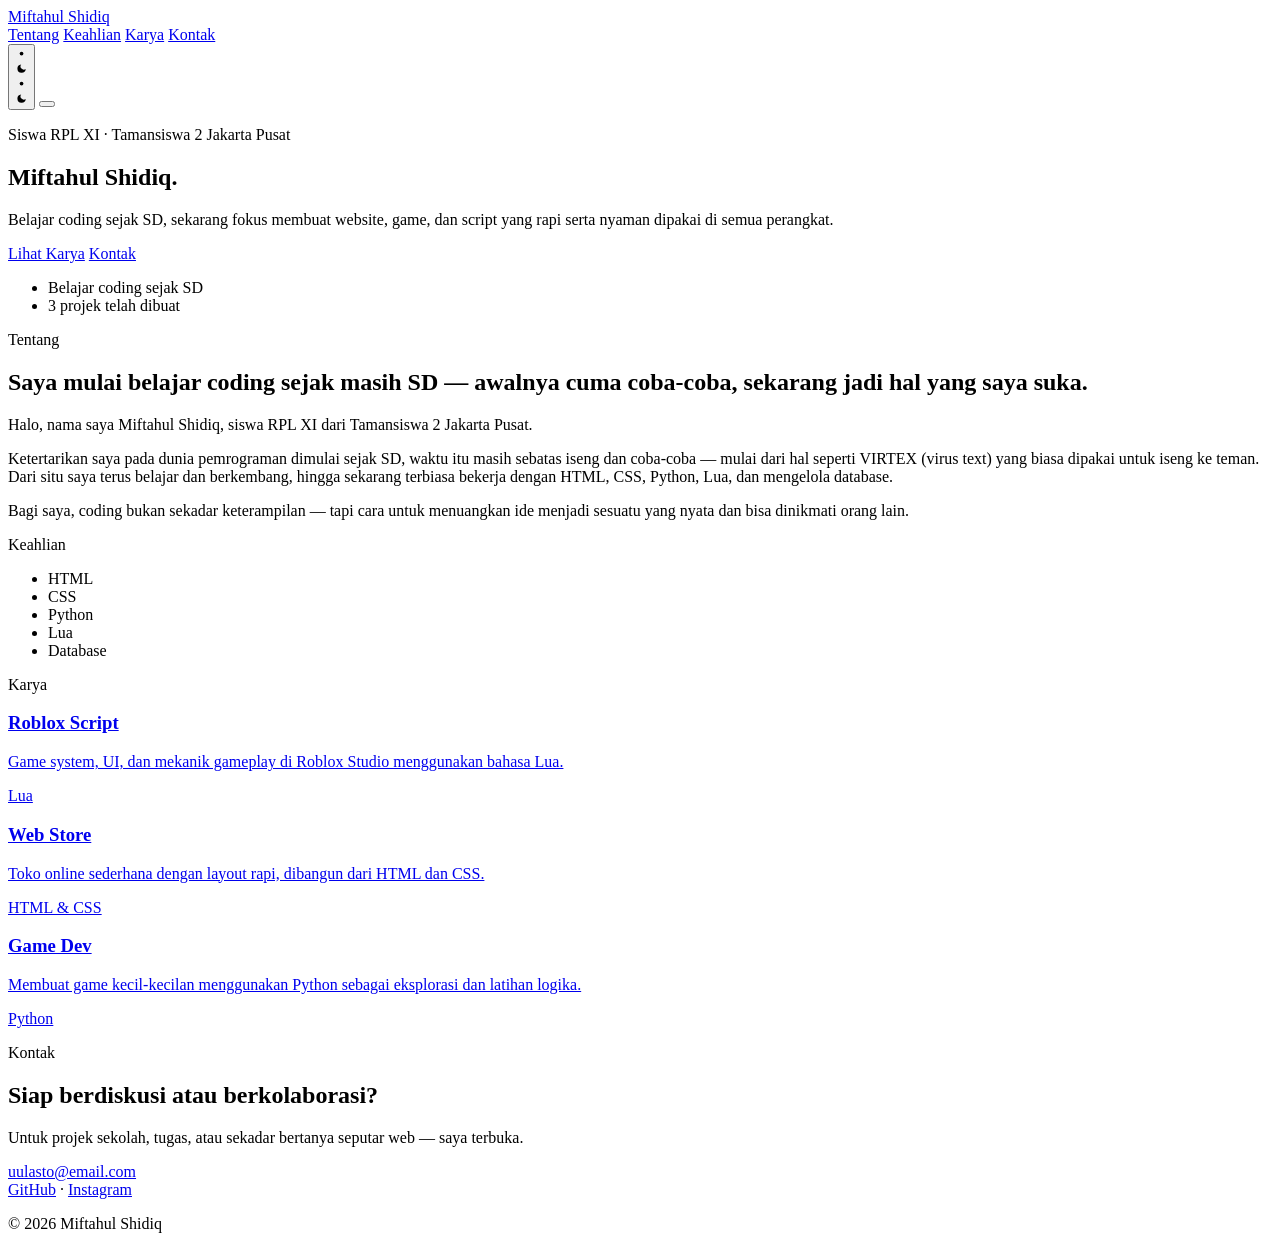
==== index.html @ 7ccdb450 "Create initial portfolio website structure This is the initial commit of the portfolio website for M" ====
<!DOCTYPE html>
<html lang="id">
<head>
  <meta charset="UTF-8" />
  <meta name="viewport" content="width=device-width, initial-scale=1.0" />
  <meta name="description" content="Portofolio Miftahul Shidiq, siswa RPL yang membuat website responsif dan mobile-friendly." />
  <title>Miftahul Shidiq</title>
  <link rel="preconnect" href="https://fonts.googleapis.com" />
  <link rel="preconnect" href="https://fonts.gstatic.com" crossorigin />
  <link href="https://fonts.googleapis.com/css2?family=Inter:wght@400;500;600&family=Playfair+Display:ital,wght@0,500;0,600;1,500&display=swap" rel="stylesheet" />
  <link rel="stylesheet" href="styles.css" />
</head>
<body>

  <header class="site-header" id="siteHeader">
    <div class="container header-inner">
      <a href="#home" class="brand">Miftahul Shidiq</a>

      <nav class="main-nav" id="mainNav" aria-label="Navigasi utama">
        <a href="#tentang">Tentang</a>
        <a href="#keahlian">Keahlian</a>
        <a href="#karya">Karya</a>
        <a href="#kontak">Kontak</a>
      </nav>

      <div class="header-actions">
        <button class="theme-toggle" id="themeToggle" aria-label="Ganti tema" title="Ganti tema">
          <svg class="tt-icon" viewBox="0 0 24 24" aria-hidden="true">
            <circle cx="12" cy="12" r="4"></circle>
            <path d="M12 2v2m0 16v2M4.93 4.93l1.41 1.41m11.32 11.32l1.41 1.41M2 12h2m16 0h2M4.93 19.07l1.41-1.41M17.66 6.34l1.41-1.41"></path>
          </svg>
          <svg class="tt-icon" viewBox="0 0 24 24" aria-hidden="true">
            <path d="M21 12.79A9 9 0 1 1 11.21 3 7 7 0 0 0 21 12.79z"></path>
          </svg>
          <span class="tt-thumb">
            <svg class="icon-sun" viewBox="0 0 24 24" aria-hidden="true">
              <circle cx="12" cy="12" r="4"></circle>
              <path d="M12 2v2m0 16v2M4.93 4.93l1.41 1.41m11.32 11.32l1.41 1.41M2 12h2m16 0h2M4.93 19.07l1.41-1.41M17.66 6.34l1.41-1.41"></path>
            </svg>
            <svg class="icon-moon" viewBox="0 0 24 24" aria-hidden="true">
              <path d="M21 12.79A9 9 0 1 1 11.21 3 7 7 0 0 0 21 12.79z"></path>
            </svg>
          </span>
        </button>

        <button class="nav-toggle" id="navToggle" aria-label="Buka menu" aria-expanded="false" aria-controls="mainNav">
          <span></span><span></span><span></span>
        </button>
      </div>
    </div>
  </header>

  <main>
    <section id="home" class="hero">
      <div class="container">
        <p class="hero-intro">Siswa RPL XI · Tamansiswa 2 Jakarta Pusat</p>
        <h1 class="hero-title">Miftahul Shidiq.</h1>
        <p class="hero-sub">
          Belajar coding sejak SD, sekarang fokus membuat website, game, dan script yang
          rapi serta nyaman dipakai di semua perangkat.
        </p>
        <div class="hero-actions">
          <a href="#karya" class="btn">Lihat Karya</a>
          <a href="#kontak" class="btn btn-ghost">Kontak</a>
        </div>

        <ul class="hero-facts">
          <li>Belajar coding sejak SD</li>
          <li>3 projek telah dibuat</li>
        </ul>
      </div>
    </section>

    <section id="tentang" class="section">
      <div class="container">
        <p class="label">Tentang</p>
        <div class="prose reveal">
          <h2>Saya mulai belajar coding sejak masih SD — awalnya cuma coba-coba, sekarang jadi hal yang saya suka.</h2>
          <p>
            Halo, nama saya Miftahul Shidiq, siswa RPL XI dari Tamansiswa 2 Jakarta Pusat.
          </p>
          <p>
            Ketertarikan saya pada dunia pemrograman dimulai sejak SD, waktu itu masih sebatas
            iseng dan coba-coba — mulai dari hal seperti VIRTEX (virus text) yang biasa dipakai
            untuk iseng ke teman. Dari situ saya terus belajar dan berkembang, hingga sekarang
            terbiasa bekerja dengan HTML, CSS, Python, Lua, dan mengelola database.
          </p>
          <p>
            Bagi saya, coding bukan sekadar keterampilan — tapi cara untuk menuangkan ide menjadi
            sesuatu yang nyata dan bisa dinikmati orang lain.
          </p>
        </div>
      </div>
    </section>

    <section id="keahlian" class="section section-tinted">
      <div class="container">
        <p class="label">Keahlian</p>
        <ul class="skill-list reveal">
          <li>HTML</li>
          <li>CSS</li>
          <li>Python</li>
          <li>Lua</li>
          <li>Database</li>
        </ul>
      </div>
    </section>

    <section id="karya" class="section">
      <div class="container">
        <p class="label">Karya</p>

        <div class="work-list reveal">
          <a href="#" class="work-item">
            <div>
              <h3>Roblox Script</h3>
              <p>Game system, UI, dan mekanik gameplay di Roblox Studio menggunakan bahasa Lua.</p>
            </div>
            <span class="work-meta">Lua</span>
          </a>

          <a href="#" class="work-item">
            <div>
              <h3>Web Store</h3>
              <p>Toko online sederhana dengan layout rapi, dibangun dari HTML dan CSS.</p>
            </div>
            <span class="work-meta">HTML &amp; CSS</span>
          </a>

          <a href="#" class="work-item">
            <div>
              <h3>Game Dev</h3>
              <p>Membuat game kecil-kecilan menggunakan Python sebagai eksplorasi dan latihan logika.</p>
            </div>
            <span class="work-meta">Python</span>
          </a>
        </div>
      </div>
    </section>

    <section id="kontak" class="section section-tinted">
      <div class="container contact">
        <p class="label">Kontak</p>
        <h2 class="contact-title">Siap berdiskusi atau berkolaborasi?</h2>
        <p class="contact-text">
          Untuk projek sekolah, tugas, atau sekadar bertanya seputar web — saya terbuka.
        </p>
        <a href="mailto:uulasto@email.com" class="contact-email">uulasto@email.com</a>
        <div class="contact-links">
          <a href="https://github.com/miftahul-shidiq" target="_blank" rel="noopener">GitHub</a>
          <span aria-hidden="true">·</span>
          <a href="https://instagram.com" target="_blank" rel="noopener">Instagram</a>
        </div>
      </div>
    </section>
  </main>

  <footer class="site-footer">
    <div class="container footer-inner">
      <p>© 2026 Miftahul Shidiq</p>
    </div>
  </footer>

  <script src="script.js"></script>
</body>
</html>
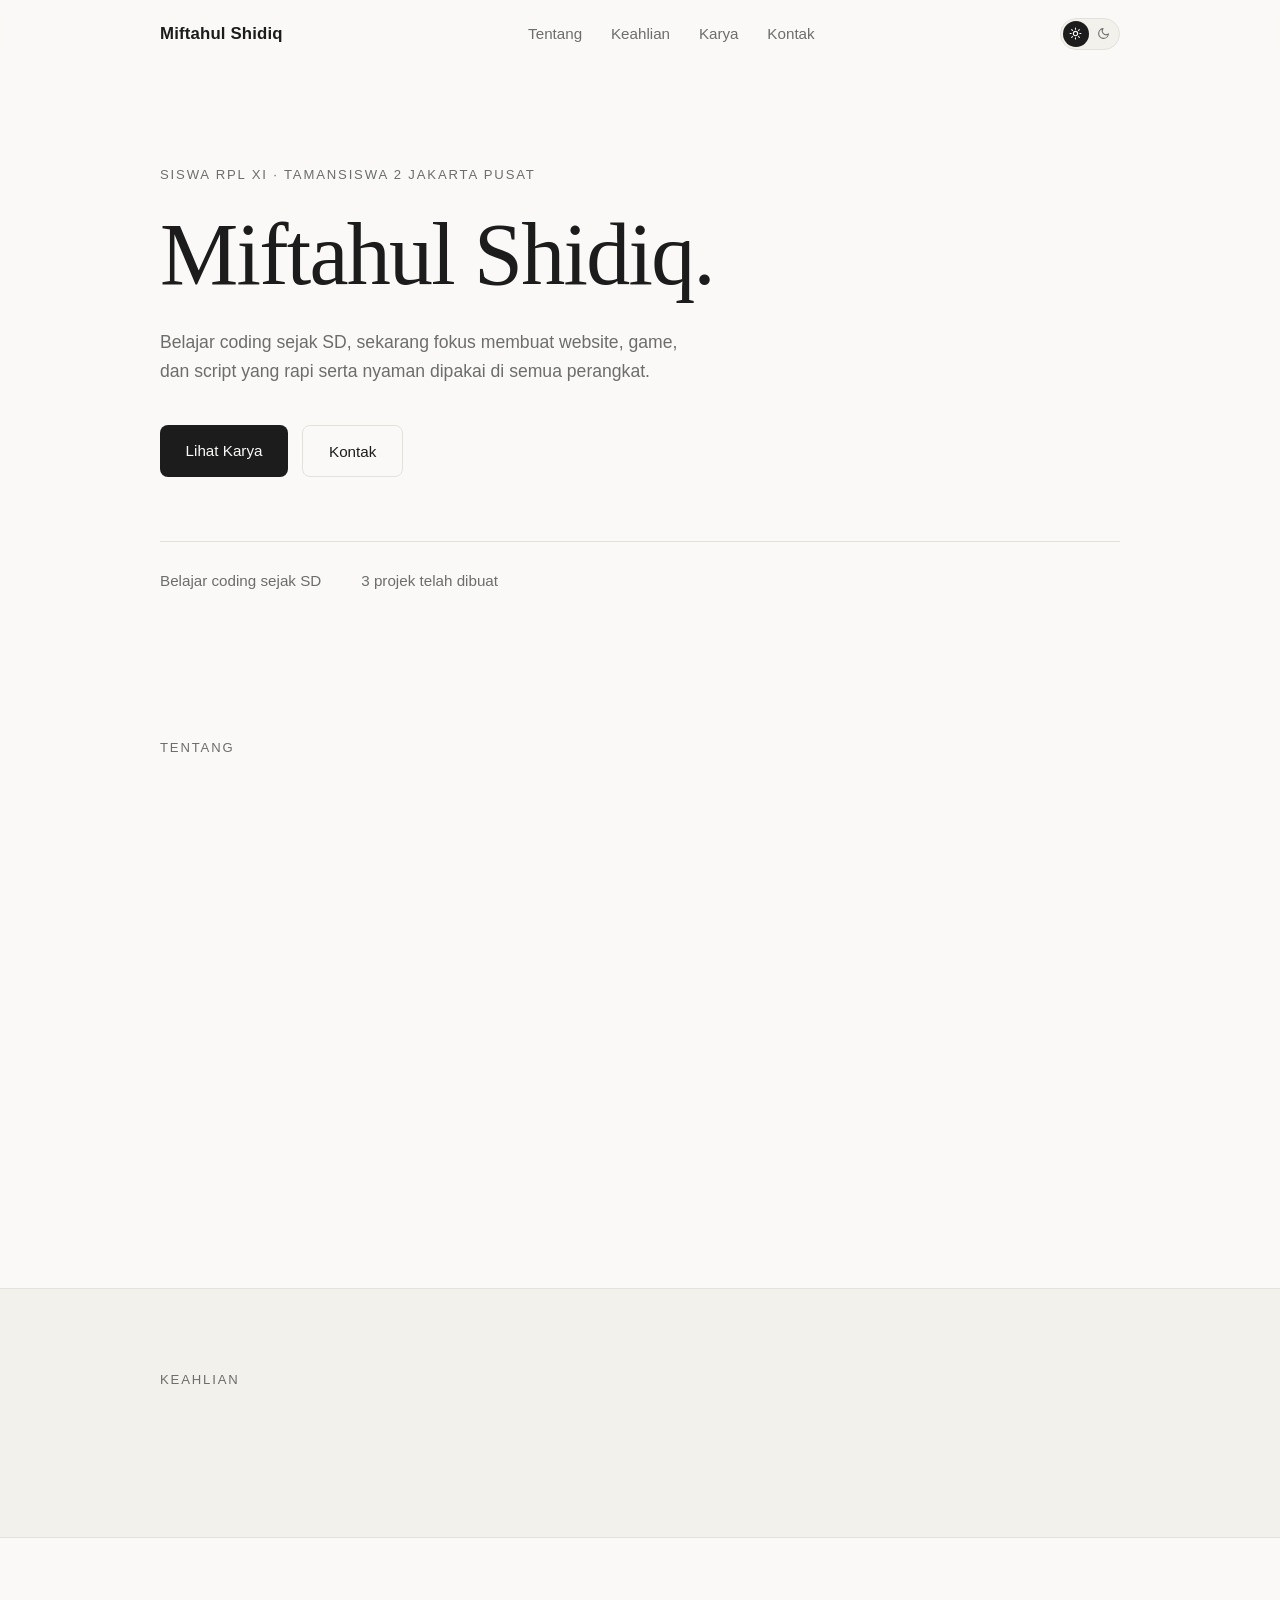
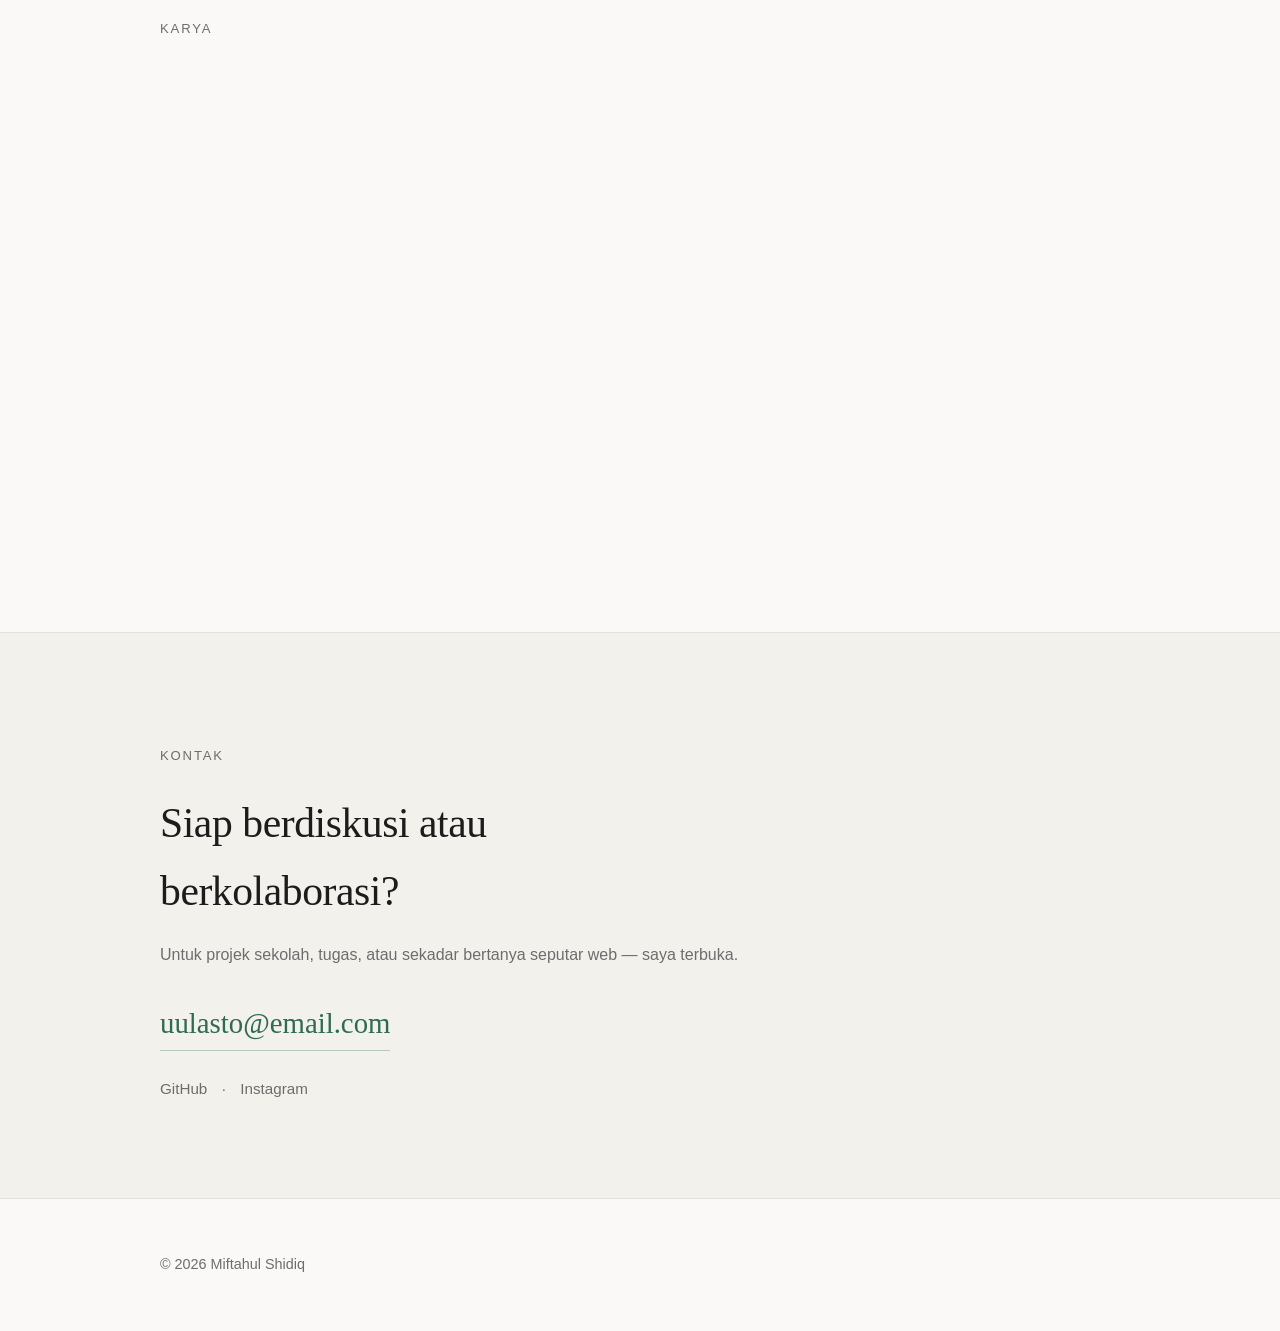
==== commit e58e05b3: "Fix stylesheet filename: use style.css (was styles.css) so CSS loads on devices" ====
--- a/index.html
+++ b/index.html
@@ -8,7 +8,7 @@
   <link rel="preconnect" href="https://fonts.googleapis.com" />
   <link rel="preconnect" href="https://fonts.gstatic.com" crossorigin />
   <link href="https://fonts.googleapis.com/css2?family=Inter:wght@400;500;600&family=Playfair+Display:ital,wght@0,500;0,600;1,500&display=swap" rel="stylesheet" />
-  <link rel="stylesheet" href="styles.css" />
+  <link rel="stylesheet" href="style.css" />
 </head>
 <body>
 
--- a/style.css
+++ b/style.css
@@ -0,0 +1,619 @@
+:root {
+  font-family: "Inter", -apple-system, "Segoe UI", sans-serif;
+  font-size: 16px;
+  line-height: 1.65;
+  color-scheme: light;
+
+  --ink: #1c1c1c;
+  --muted: #6d6d6d;
+  --line: #e3e1dc;
+  --accent: #2f6b4f;
+  --accent-soft: rgba(47, 107, 79, 0.06);
+  --accent-line: rgba(47, 107, 79, 0.3);
+  --paper: #faf9f7;
+  --tinted: #f3f1ec;
+  --header-bg: rgba(250, 249, 247, 0.9);
+  --btn-hover: #000;
+  --overlay: rgba(28, 28, 28, 0.35);
+}
+
+html[data-theme="dark"] {
+  color-scheme: dark;
+
+  --ink: #e9e7e2;
+  --muted: #a29e96;
+  --line: rgba(255, 255, 255, 0.14);
+  --accent: #7fc09a;
+  --accent-soft: rgba(127, 192, 154, 0.12);
+  --accent-line: rgba(127, 192, 154, 0.35);
+  --paper: #13140f;
+  --tinted: #1a1b16;
+  --header-bg: rgba(19, 20, 15, 0.85);
+  --btn-hover: #f4f2ee;
+  --overlay: rgba(0, 0, 0, 0.55);
+}
+
+* {
+  box-sizing: border-box;
+}
+
+html {
+  scroll-behavior: smooth;
+}
+
+body {
+  margin: 0;
+  -webkit-font-smoothing: antialiased;
+  overflow-x: hidden;
+  color: var(--ink);
+  background: var(--paper);
+  transition: color 0.3s ease, background 0.3s ease;
+}
+
+.theme-transition,
+.theme-transition * {
+  transition: background-color 0.3s ease, border-color 0.3s ease, color 0.3s ease !important;
+}
+
+img {
+  max-width: 100%;
+  display: block;
+}
+
+a {
+  color: inherit;
+  text-decoration: none;
+}
+
+::selection {
+  background: var(--accent-soft);
+}
+
+html[data-theme="dark"] ::selection {
+  background: rgba(127, 192, 154, 0.25);
+}
+
+.container {
+  width: min(960px, calc(100% - 2.5rem));
+  margin: 0 auto;
+}
+
+/* ---------- Header ---------- */
+.site-header {
+  position: sticky;
+  top: 0;
+  z-index: 50;
+  background: var(--header-bg);
+  backdrop-filter: blur(10px);
+  -webkit-backdrop-filter: blur(10px);
+  border-bottom: 1px solid transparent;
+  transition: border-color 0.3s ease, background 0.3s ease;
+}
+
+.site-header.scrolled {
+  border-color: var(--line);
+}
+
+.header-inner {
+  display: flex;
+  align-items: center;
+  justify-content: space-between;
+  padding: 1.1rem 0;
+}
+
+.brand {
+  font-weight: 600;
+  font-size: 1.05rem;
+  letter-spacing: 0.01em;
+}
+
+.main-nav {
+  display: flex;
+  gap: 1.8rem;
+}
+
+.main-nav a {
+  color: var(--muted);
+  font-size: 0.95rem;
+  transition: color 0.2s ease;
+}
+
+.main-nav a:hover,
+.main-nav a:focus-visible {
+  color: var(--ink);
+}
+
+.header-actions {
+  display: flex;
+  align-items: center;
+  gap: 0.7rem;
+}
+
+/* ---------- Theme toggle ---------- */
+.theme-toggle {
+  position: relative;
+  display: flex;
+  align-items: center;
+  justify-content: space-between;
+  width: 60px;
+  height: 32px;
+  padding: 0 9px;
+  border: 1px solid var(--line);
+  border-radius: 999px;
+  background: var(--tinted);
+  cursor: pointer;
+  transition: border-color 0.2s ease, background 0.3s ease;
+}
+
+.theme-toggle:hover {
+  border-color: var(--ink);
+}
+
+.theme-toggle .tt-icon {
+  width: 13px;
+  height: 13px;
+  color: var(--muted);
+  fill: none;
+  stroke: currentColor;
+  stroke-width: 2;
+  stroke-linecap: round;
+  stroke-linejoin: round;
+  pointer-events: none;
+}
+
+.theme-toggle .tt-thumb {
+  position: absolute;
+  top: 2px;
+  left: 2px;
+  width: 26px;
+  height: 26px;
+  border-radius: 50%;
+  background: var(--ink);
+  color: var(--paper);
+  display: grid;
+  place-items: center;
+  transition: transform 0.35s cubic-bezier(0.22, 1, 0.36, 1), background 0.3s ease, color 0.3s ease;
+  z-index: 2;
+}
+
+.theme-toggle .tt-thumb svg {
+  width: 13px;
+  height: 13px;
+  fill: none;
+  stroke: currentColor;
+  stroke-width: 2;
+  stroke-linecap: round;
+  stroke-linejoin: round;
+}
+
+.theme-toggle .tt-thumb .icon-moon {
+  display: none;
+}
+
+html[data-theme="dark"] .theme-toggle .tt-thumb {
+  transform: translateX(28px);
+}
+
+html[data-theme="dark"] .theme-toggle .tt-thumb .icon-sun {
+  display: none;
+}
+
+html[data-theme="dark"] .theme-toggle .tt-thumb .icon-moon {
+  display: block;
+}
+
+/* ---------- Hamburger ---------- */
+.nav-toggle {
+  display: none;
+  flex-direction: column;
+  justify-content: center;
+  gap: 6px;
+  width: 42px;
+  height: 42px;
+  padding: 11px;
+  border: 1px solid var(--line);
+  border-radius: 8px;
+  background: transparent;
+  cursor: pointer;
+}
+
+.nav-toggle span {
+  display: block;
+  height: 2px;
+  width: 100%;
+  border-radius: 2px;
+  background: var(--ink);
+  transition: transform 0.3s ease, opacity 0.3s ease;
+}
+
+.nav-toggle.active span:nth-child(1) {
+  transform: translateY(8px) rotate(45deg);
+}
+
+.nav-toggle.active span:nth-child(2) {
+  opacity: 0;
+}
+
+.nav-toggle.active span:nth-child(3) {
+  transform: translateY(-8px) rotate(-45deg);
+}
+
+/* ---------- Hero ---------- */
+.hero {
+  padding: 6rem 0 4rem;
+}
+
+.hero-intro,
+.hero-title,
+.hero-sub,
+.hero-actions,
+.hero-facts {
+  opacity: 0;
+  animation: rise 0.8s cubic-bezier(0.22, 1, 0.36, 1) forwards;
+}
+
+.hero-title {
+  animation-delay: 0.05s;
+}
+
+.hero-sub {
+  animation-delay: 0.12s;
+}
+
+.hero-actions {
+  animation-delay: 0.19s;
+}
+
+.hero-facts {
+  animation-delay: 0.28s;
+}
+
+@keyframes rise {
+  from {
+    opacity: 0;
+    transform: translateY(16px);
+  }
+  to {
+    opacity: 1;
+    transform: translateY(0);
+  }
+}
+
+.hero-intro {
+  margin: 0 0 1.5rem;
+  font-size: 0.82rem;
+  letter-spacing: 0.14em;
+  text-transform: uppercase;
+  color: var(--muted);
+}
+
+.hero-title {
+  font-family: "Playfair Display", Georgia, serif;
+  font-weight: 500;
+  font-size: clamp(3rem, 9vw, 5.5rem);
+  line-height: 1.02;
+  letter-spacing: -0.02em;
+  margin: 0;
+}
+
+.hero-sub {
+  margin: 1.8rem 0 2.4rem;
+  max-width: 34rem;
+  color: var(--muted);
+  font-size: 1.1rem;
+}
+
+.hero-actions {
+  display: flex;
+  flex-wrap: wrap;
+  gap: 0.9rem;
+}
+
+.btn {
+  display: inline-block;
+  padding: 0.8rem 1.6rem;
+  border-radius: 8px;
+  font-weight: 500;
+  font-size: 0.95rem;
+  background: var(--ink);
+  color: var(--paper);
+  transition: transform 0.2s ease, box-shadow 0.2s ease, background 0.2s ease;
+}
+
+.btn:hover {
+  background: var(--btn-hover);
+  transform: translateY(-1px);
+}
+
+.btn-ghost {
+  background: transparent;
+  color: var(--ink);
+  border: 1px solid var(--line);
+}
+
+.btn-ghost:hover {
+  background: transparent;
+  border-color: var(--ink);
+}
+
+.hero-facts {
+  list-style: none;
+  margin: 4rem 0 0;
+  padding: 1.6rem 0 0;
+  border-top: 1px solid var(--line);
+  display: flex;
+  flex-wrap: wrap;
+  gap: 0.8rem 2.5rem;
+}
+
+.hero-facts li {
+  color: var(--muted);
+  font-size: 0.95rem;
+}
+
+/* ---------- Sections ---------- */
+.section {
+  padding: 5rem 0;
+}
+
+.section-tinted {
+  background: var(--tinted);
+  border-top: 1px solid var(--line);
+  border-bottom: 1px solid var(--line);
+}
+
+.label {
+  margin: 0 0 1.4rem;
+  font-size: 0.82rem;
+  letter-spacing: 0.14em;
+  text-transform: uppercase;
+  color: var(--muted);
+}
+
+/* ---------- Tentang ---------- */
+.prose h2 {
+  font-family: "Playfair Display", Georgia, serif;
+  font-weight: 500;
+  font-size: clamp(1.6rem, 3.6vw, 2.2rem);
+  line-height: 1.35;
+  letter-spacing: -0.01em;
+  max-width: 40rem;
+  margin: 0 0 2rem;
+}
+
+.prose p {
+  color: var(--muted);
+  max-width: 40rem;
+  margin: 0 0 1.4rem;
+}
+
+/* ---------- Keahlian ---------- */
+.skill-list {
+  list-style: none;
+  margin: 0;
+  padding: 0;
+  display: flex;
+  flex-wrap: wrap;
+  gap: 0.9rem;
+}
+
+.skill-list li {
+  padding: 0.55rem 1.1rem;
+  border: 1px solid var(--line);
+  border-radius: 999px;
+  background: var(--paper);
+  font-size: 0.95rem;
+  transition: border-color 0.2s ease;
+}
+
+.skill-list li:hover {
+  border-color: var(--ink);
+}
+
+/* ---------- Karya ---------- */
+.work-list {
+  display: grid;
+  gap: 0;
+  border-top: 1px solid var(--line);
+}
+
+.work-item {
+  display: flex;
+  align-items: baseline;
+  justify-content: space-between;
+  gap: 1.5rem;
+  padding: 2rem 0.4rem;
+  border-bottom: 1px solid var(--line);
+  transition: background 0.2s ease;
+}
+
+.work-item:hover {
+  background: var(--accent-soft);
+}
+
+.work-item h3 {
+  font-family: "Playfair Display", Georgia, serif;
+  font-weight: 500;
+  font-size: 1.4rem;
+  margin: 0 0 0.5rem;
+  transition: color 0.2s ease;
+}
+
+.work-item:hover h3 {
+  color: var(--accent);
+}
+
+.work-item p {
+  color: var(--muted);
+  margin: 0;
+  max-width: 32rem;
+}
+
+.work-meta {
+  flex-shrink: 0;
+  color: var(--muted);
+  font-size: 0.88rem;
+  white-space: nowrap;
+}
+
+/* ---------- Kontak ---------- */
+.contact {
+  padding: 2rem 0 1rem;
+}
+
+.contact-title {
+  font-family: "Playfair Display", Georgia, serif;
+  font-weight: 500;
+  font-size: clamp(1.8rem, 4.5vw, 2.6rem);
+  letter-spacing: -0.01em;
+  margin: 0 0 1rem;
+  max-width: 30rem;
+}
+
+.contact-text {
+  color: var(--muted);
+  margin: 0 0 2rem;
+}
+
+.contact-email {
+  display: inline-block;
+  font-family: "Playfair Display", Georgia, serif;
+  font-size: clamp(1.3rem, 3vw, 1.8rem);
+  color: var(--accent);
+  border-bottom: 1px solid var(--accent-line);
+  padding-bottom: 2px;
+  transition: border-color 0.2s ease;
+}
+
+.contact-email:hover {
+  border-color: var(--accent);
+}
+
+.contact-links {
+  margin-top: 1.6rem;
+  display: flex;
+  gap: 0.9rem;
+  color: var(--muted);
+  font-size: 0.95rem;
+}
+
+.contact-links a {
+  transition: color 0.2s ease;
+}
+
+.contact-links a:hover {
+  color: var(--ink);
+}
+
+/* ---------- Footer ---------- */
+.site-footer {
+  padding: 2.5rem 0;
+}
+
+.footer-inner {
+  color: var(--muted);
+  font-size: 0.9rem;
+}
+
+/* ---------- Reveal ---------- */
+.reveal {
+  opacity: 0;
+  transform: translateY(18px);
+  transition: opacity 0.7s ease, transform 0.7s ease;
+}
+
+.reveal.in-view {
+  opacity: 1;
+  transform: none;
+}
+
+@media (prefers-reduced-motion: reduce) {
+  *,
+  *::before,
+  *::after {
+    animation-duration: 0.001s !important;
+    transition-duration: 0.001s !important;
+  }
+
+  .reveal {
+    opacity: 1;
+    transform: none;
+  }
+
+  .hero-intro,
+  .hero-title,
+  .hero-sub,
+  .hero-actions,
+  .hero-facts {
+    animation: none;
+    opacity: 1;
+  }
+}
+
+/* ---------- Mobile ---------- */
+@media (max-width: 820px) {
+  .nav-toggle {
+    display: flex;
+  }
+
+  .main-nav {
+    position: fixed;
+    top: 0;
+    right: -100%;
+    height: 100dvh;
+    width: min(80vw, 300px);
+    flex-direction: column;
+    justify-content: center;
+    gap: 1.6rem;
+    padding: 2rem;
+    background: var(--paper);
+    border-left: 1px solid var(--line);
+    box-shadow: -16px 0 40px rgba(0, 0, 0, 0.08);
+    transition: right 0.4s ease;
+    z-index: 60;
+  }
+
+  .main-nav.open {
+    right: 0;
+  }
+
+  .main-nav a {
+    font-size: 1.2rem;
+  }
+
+  .nav-overlay {
+    position: fixed;
+    inset: 0;
+    background: var(--overlay);
+    z-index: 55;
+    opacity: 0;
+    pointer-events: none;
+    transition: opacity 0.4s ease;
+  }
+
+  .nav-overlay.show {
+    opacity: 1;
+    pointer-events: auto;
+  }
+}
+
+@media (max-width: 560px) {
+  .hero {
+    padding: 4rem 0 3rem;
+  }
+
+  .section {
+    padding: 3.5rem 0;
+  }
+
+  .work-item {
+    flex-direction: column;
+    gap: 0.6rem;
+  }
+
+  .hero-facts {
+    flex-direction: column;
+    gap: 0.5rem;
+    margin-top: 3rem;
+  }
+}
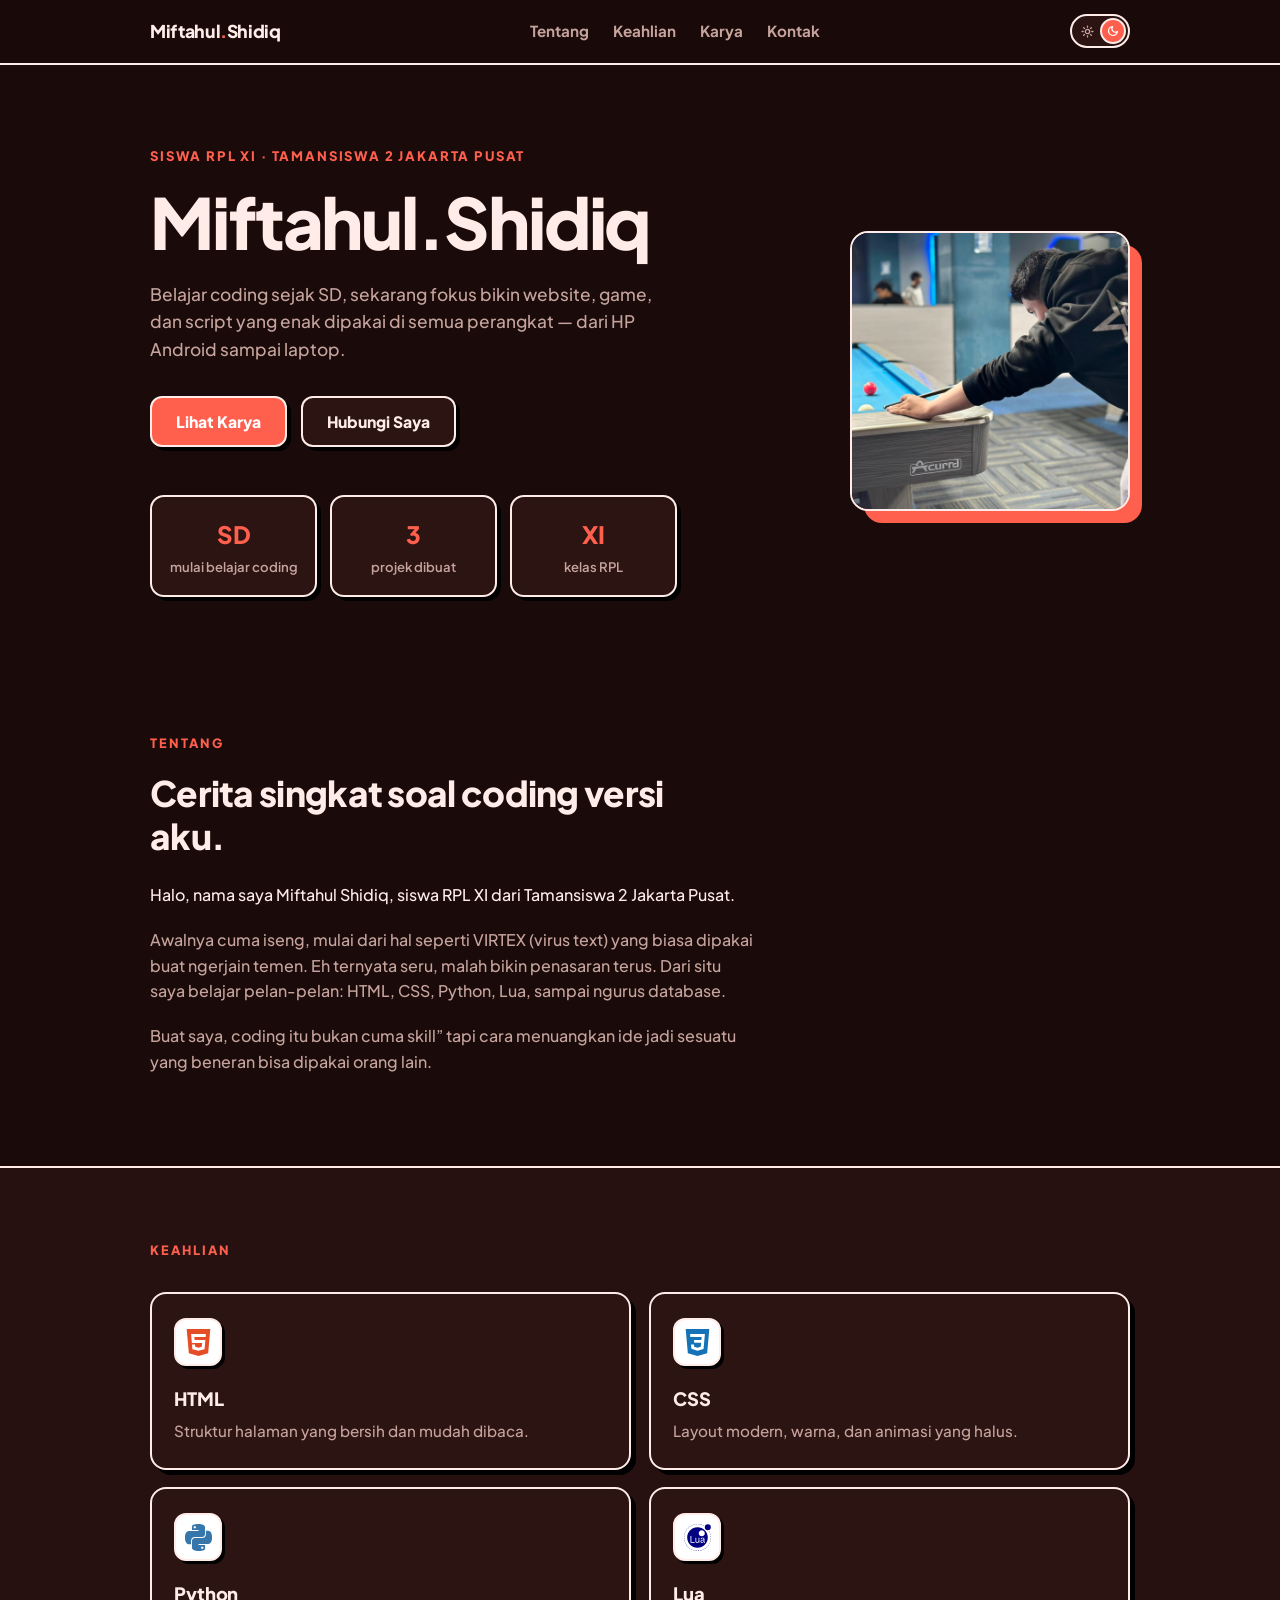
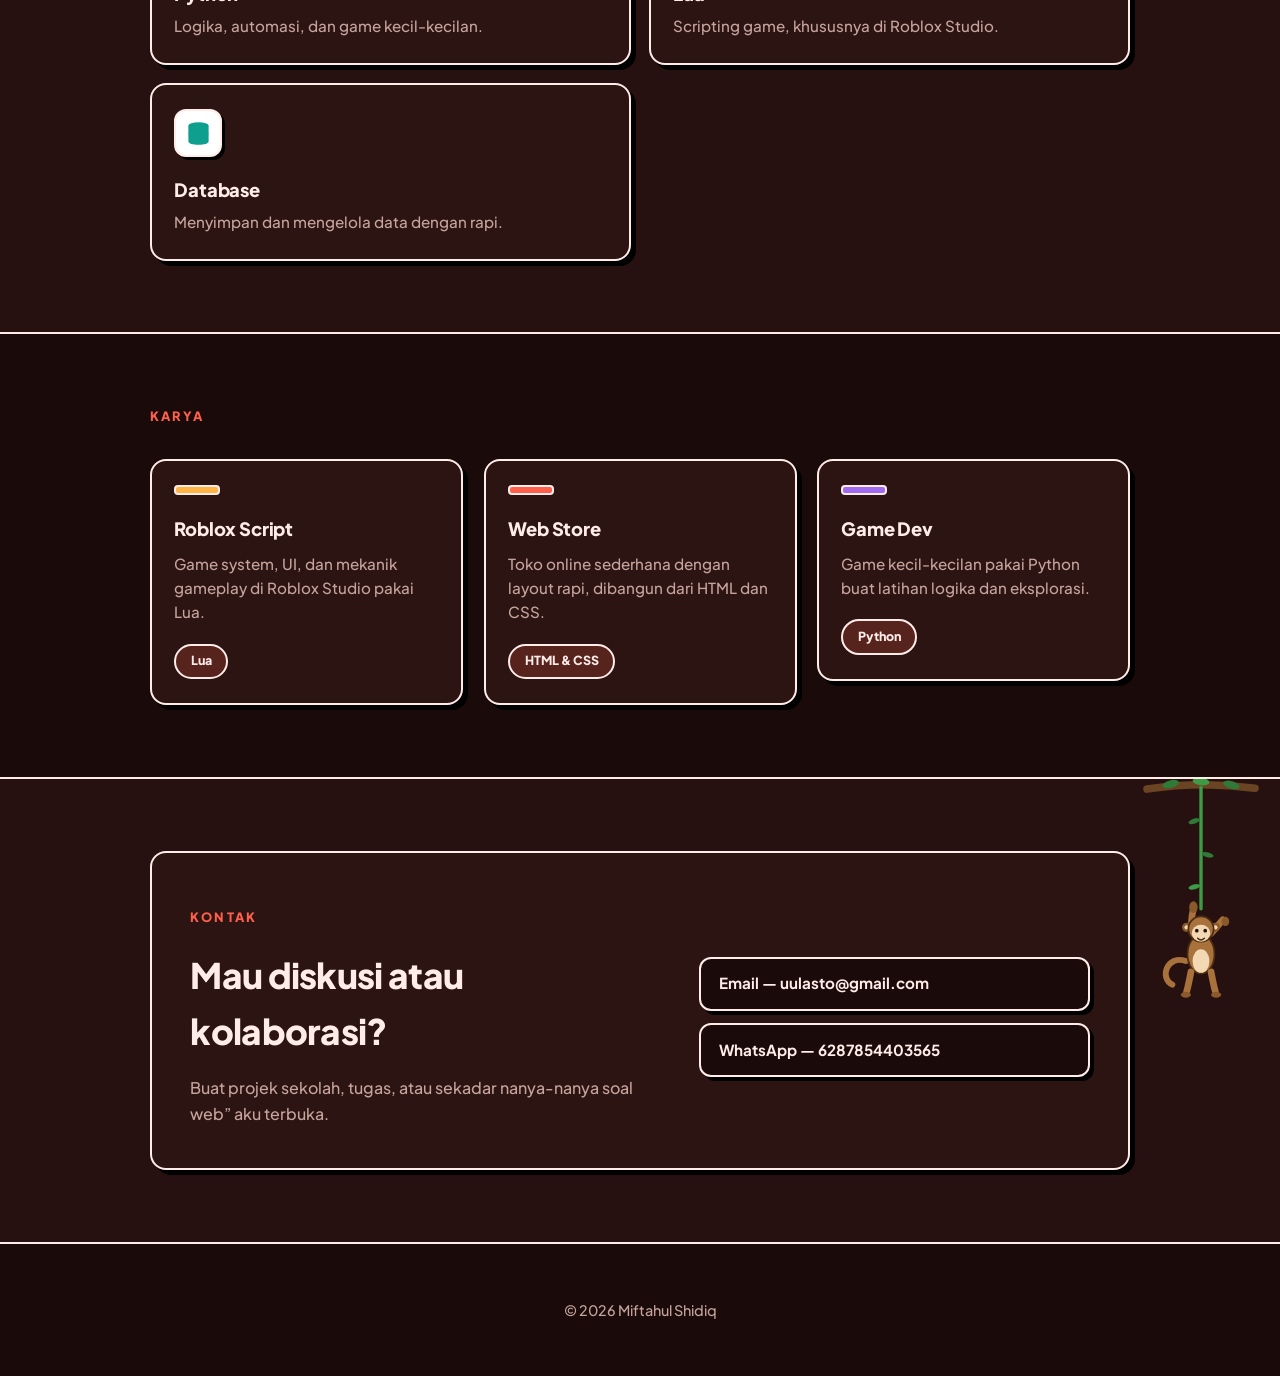
==== commit f46446d0: "Rename index (1).html to index.html" ====
--- a/index.html
+++ b/index.html
@@ -1,166 +1,314 @@
-<!DOCTYPE html>
-<html lang="id">
-<head>
-  <meta charset="UTF-8" />
-  <meta name="viewport" content="width=device-width, initial-scale=1.0" />
-  <meta name="description" content="Portofolio Miftahul Shidiq, siswa RPL yang membuat website responsif dan mobile-friendly." />
-  <title>Miftahul Shidiq</title>
-  <link rel="preconnect" href="https://fonts.googleapis.com" />
-  <link rel="preconnect" href="https://fonts.gstatic.com" crossorigin />
-  <link href="https://fonts.googleapis.com/css2?family=Inter:wght@400;500;600&family=Playfair+Display:ital,wght@0,500;0,600;1,500&display=swap" rel="stylesheet" />
-  <link rel="stylesheet" href="style.css" />
-</head>
-<body>
-
-  <header class="site-header" id="siteHeader">
-    <div class="container header-inner">
-      <a href="#home" class="brand">Miftahul Shidiq</a>
-
-      <nav class="main-nav" id="mainNav" aria-label="Navigasi utama">
-        <a href="#tentang">Tentang</a>
-        <a href="#keahlian">Keahlian</a>
-        <a href="#karya">Karya</a>
-        <a href="#kontak">Kontak</a>
-      </nav>
-
-      <div class="header-actions">
-        <button class="theme-toggle" id="themeToggle" aria-label="Ganti tema" title="Ganti tema">
-          <svg class="tt-icon" viewBox="0 0 24 24" aria-hidden="true">
-            <circle cx="12" cy="12" r="4"></circle>
-            <path d="M12 2v2m0 16v2M4.93 4.93l1.41 1.41m11.32 11.32l1.41 1.41M2 12h2m16 0h2M4.93 19.07l1.41-1.41M17.66 6.34l1.41-1.41"></path>
-          </svg>
-          <svg class="tt-icon" viewBox="0 0 24 24" aria-hidden="true">
-            <path d="M21 12.79A9 9 0 1 1 11.21 3 7 7 0 0 0 21 12.79z"></path>
-          </svg>
-          <span class="tt-thumb">
-            <svg class="icon-sun" viewBox="0 0 24 24" aria-hidden="true">
-              <circle cx="12" cy="12" r="4"></circle>
-              <path d="M12 2v2m0 16v2M4.93 4.93l1.41 1.41m11.32 11.32l1.41 1.41M2 12h2m16 0h2M4.93 19.07l1.41-1.41M17.66 6.34l1.41-1.41"></path>
-            </svg>
-            <svg class="icon-moon" viewBox="0 0 24 24" aria-hidden="true">
-              <path d="M21 12.79A9 9 0 1 1 11.21 3 7 7 0 0 0 21 12.79z"></path>
-            </svg>
-          </span>
-        </button>
-
-        <button class="nav-toggle" id="navToggle" aria-label="Buka menu" aria-expanded="false" aria-controls="mainNav">
-          <span></span><span></span><span></span>
-        </button>
-      </div>
-    </div>
-  </header>
-
-  <main>
-    <section id="home" class="hero">
-      <div class="container">
-        <p class="hero-intro">Siswa RPL XI · Tamansiswa 2 Jakarta Pusat</p>
-        <h1 class="hero-title">Miftahul Shidiq.</h1>
-        <p class="hero-sub">
-          Belajar coding sejak SD, sekarang fokus membuat website, game, dan script yang
-          rapi serta nyaman dipakai di semua perangkat.
-        </p>
-        <div class="hero-actions">
-          <a href="#karya" class="btn">Lihat Karya</a>
-          <a href="#kontak" class="btn btn-ghost">Kontak</a>
-        </div>
-
-        <ul class="hero-facts">
-          <li>Belajar coding sejak SD</li>
-          <li>3 projek telah dibuat</li>
-        </ul>
-      </div>
-    </section>
-
-    <section id="tentang" class="section">
-      <div class="container">
-        <p class="label">Tentang</p>
-        <div class="prose reveal">
-          <h2>Saya mulai belajar coding sejak masih SD — awalnya cuma coba-coba, sekarang jadi hal yang saya suka.</h2>
-          <p>
-            Halo, nama saya Miftahul Shidiq, siswa RPL XI dari Tamansiswa 2 Jakarta Pusat.
-          </p>
-          <p>
-            Ketertarikan saya pada dunia pemrograman dimulai sejak SD, waktu itu masih sebatas
-            iseng dan coba-coba — mulai dari hal seperti VIRTEX (virus text) yang biasa dipakai
-            untuk iseng ke teman. Dari situ saya terus belajar dan berkembang, hingga sekarang
-            terbiasa bekerja dengan HTML, CSS, Python, Lua, dan mengelola database.
-          </p>
-          <p>
-            Bagi saya, coding bukan sekadar keterampilan — tapi cara untuk menuangkan ide menjadi
-            sesuatu yang nyata dan bisa dinikmati orang lain.
-          </p>
-        </div>
-      </div>
-    </section>
-
-    <section id="keahlian" class="section section-tinted">
-      <div class="container">
-        <p class="label">Keahlian</p>
-        <ul class="skill-list reveal">
-          <li>HTML</li>
-          <li>CSS</li>
-          <li>Python</li>
-          <li>Lua</li>
-          <li>Database</li>
-        </ul>
-      </div>
-    </section>
-
-    <section id="karya" class="section">
-      <div class="container">
-        <p class="label">Karya</p>
-
-        <div class="work-list reveal">
-          <a href="#" class="work-item">
-            <div>
-              <h3>Roblox Script</h3>
-              <p>Game system, UI, dan mekanik gameplay di Roblox Studio menggunakan bahasa Lua.</p>
-            </div>
-            <span class="work-meta">Lua</span>
-          </a>
-
-          <a href="#" class="work-item">
-            <div>
-              <h3>Web Store</h3>
-              <p>Toko online sederhana dengan layout rapi, dibangun dari HTML dan CSS.</p>
-            </div>
-            <span class="work-meta">HTML &amp; CSS</span>
-          </a>
-
-          <a href="#" class="work-item">
-            <div>
-              <h3>Game Dev</h3>
-              <p>Membuat game kecil-kecilan menggunakan Python sebagai eksplorasi dan latihan logika.</p>
-            </div>
-            <span class="work-meta">Python</span>
-          </a>
-        </div>
-      </div>
-    </section>
-
-    <section id="kontak" class="section section-tinted">
-      <div class="container contact">
-        <p class="label">Kontak</p>
-        <h2 class="contact-title">Siap berdiskusi atau berkolaborasi?</h2>
-        <p class="contact-text">
-          Untuk projek sekolah, tugas, atau sekadar bertanya seputar web — saya terbuka.
-        </p>
-        <a href="mailto:uulasto@email.com" class="contact-email">uulasto@email.com</a>
-        <div class="contact-links">
-          <a href="https://github.com/miftahul-shidiq" target="_blank" rel="noopener">GitHub</a>
-          <span aria-hidden="true">·</span>
-          <a href="https://instagram.com" target="_blank" rel="noopener">Instagram</a>
-        </div>
-      </div>
-    </section>
-  </main>
-
-  <footer class="site-footer">
-    <div class="container footer-inner">
-      <p>© 2026 Miftahul Shidiq</p>
-    </div>
-  </footer>
-
-  <script src="script.js"></script>
-</body>
-</html>
+﻿<!DOCTYPE html>
+<html lang="id">
+<head>
+  <meta charset="UTF-8" />
+  <meta name="viewport" content="width=device-width, initial-scale=1.0, viewport-fit=cover" />
+  <meta name="description" content="Portofolio Miftahul Shidiq, siswa RPL yang membuat website responsif dan mobile-friendly." />
+  <meta name="theme-color" content="#160b0a" />
+  <title>Miftahul Shidiq â€” Portofolio</title>
+  <link rel="preconnect" href="https://fonts.googleapis.com" />
+  <link rel="preconnect" href="https://fonts.gstatic.com" crossorigin />
+  <link href="https://fonts.googleapis.com/css2?family=Plus+Jakarta+Sans:wght@400;500;600;700;800&display=swap" rel="stylesheet" />
+  <link rel="stylesheet" href="styles.css" />
+</head>
+<body>
+
+  <header class="site-header" id="siteHeader">
+    <div class="container header-inner">
+      <a href="#home" class="brand">Miftahul<span>.</span>Shidiq</a>
+
+      <nav class="main-nav" id="mainNav" aria-label="Navigasi utama">
+        <a href="#tentang">Tentang</a>
+        <a href="#keahlian">Keahlian</a>
+        <a href="#karya">Karya</a>
+        <a href="#kontak">Kontak</a>
+      </nav>
+
+      <div class="header-actions">
+        <button class="theme-toggle" id="themeToggle" aria-label="Ganti tema" title="Ganti tema">
+          <svg class="tt-icon" viewBox="0 0 24 24" aria-hidden="true">
+            <circle cx="12" cy="12" r="4"></circle>
+            <path d="M12 2v2m0 16v2M4.93 4.93l1.41 1.41m11.32 11.32l1.41 1.41M2 12h2m16 0h2M4.93 19.07l1.41-1.41M17.66 6.34l1.41-1.41"></path>
+          </svg>
+          <svg class="tt-icon" viewBox="0 0 24 24" aria-hidden="true">
+            <path d="M21 12.79A9 9 0 1 1 11.21 3 7 7 0 0 0 21 12.79z"></path>
+          </svg>
+          <span class="tt-thumb">
+            <svg class="icon-sun" viewBox="0 0 24 24" aria-hidden="true">
+              <circle cx="12" cy="12" r="4"></circle>
+              <path d="M12 2v2m0 16v2M4.93 4.93l1.41 1.41m11.32 11.32l1.41 1.41M2 12h2m16 0h2M4.93 19.07l1.41-1.41M17.66 6.34l1.41-1.41"></path>
+            </svg>
+            <svg class="icon-moon" viewBox="0 0 24 24" aria-hidden="true">
+              <path d="M21 12.79A9 9 0 1 1 11.21 3 7 7 0 0 0 21 12.79z"></path>
+            </svg>
+          </span>
+        </button>
+
+        <button class="nav-toggle" id="navToggle" aria-label="Buka menu" aria-expanded="false" aria-controls="mainNav">
+          <span></span><span></span><span></span>
+        </button>
+      </div>
+    </div>
+  </header>
+
+  <main>
+    <!-- HERO -->
+    <section id="home" class="hero">
+      <div class="container hero-grid">
+        <div class="hero-copy">
+          <p class="hero-intro">Siswa RPL XI · Tamansiswa 2 Jakarta Pusat</p>
+          <h1 class="hero-title"><span id="heroName">Miftahul.Shidiq</span></h1>
+          <p class="hero-sub">
+            Belajar coding sejak SD, sekarang fokus bikin website, game, dan script yang
+            enak dipakai di semua perangkat — dari HP Android sampai laptop.
+          </p>
+          <div class="hero-actions">
+            <a href="#karya" class="btn btn-primary">Lihat Karya</a>
+            <a href="#kontak" class="btn btn-ghost">Hubungi Saya</a>
+          </div>
+
+          <div class="hero-stats">
+            <article class="stat">
+              <h2>SD</h2>
+              <p>mulai belajar coding</p>
+            </article>
+            <article class="stat">
+              <h2>3</h2>
+              <p>projek dibuat</p>
+            </article>
+            <article class="stat">
+              <h2>XI</h2>
+              <p>kelas RPL</p>
+            </article>
+          </div>
+        </div>
+
+        <div class="hero-photo">
+          <!-- LETAK FOTO: simpan foto kamu di folder assets dengan nama "foto.jpg" -->
+          <div class="photo-frame">
+            <img src="foto.jpg" alt="Foto Miftahul Shidiq" />
+          </div>
+        </div>
+      </div>
+
+    </section>
+
+    <!-- TENTANG -->
+    <section id="tentang" class="section">
+      <div class="container">
+        <p class="label reveal">Tentang</p>
+        <div class="prose reveal">
+          <h2>Cerita singkat soal coding versi aku.</h2>
+          <p>
+            Halo, nama saya Miftahul Shidiq, siswa RPL XI dari Tamansiswa 2 Jakarta Pusat.
+          </p>
+          <p>
+            Awalnya cuma iseng, mulai dari hal seperti VIRTEX (virus text) yang biasa dipakai
+            buat ngerjain temen. Eh ternyata seru, malah bikin penasaran terus. Dari situ
+            saya belajar pelan-pelan: HTML, CSS, Python, Lua, sampai ngurus database.
+          </p>
+          <p>
+            Buat saya, coding itu bukan cuma skill” tapi cara menuangkan ide jadi sesuatu
+            yang beneran bisa dipakai orang lain.
+          </p>
+        </div>
+      </div>
+    </section>
+
+    <!-- KEAHLIAN -->
+    <section id="keahlian" class="section section-tinted">
+      <div class="container">
+        <p class="label reveal">Keahlian</p>
+        <div class="skills-grid">
+          <article class="card skill-card reveal">
+            <div class="skill-logo logo-html">
+              <svg viewBox="0 0 24 24" aria-hidden="true">
+                <path d="M1.5 0h21l-1.91 21.563L11.977 24l-8.564-2.438L1.5 0zm7.031 9.75l-.232-2.718 10.059.003.23-2.622L5.412 4.41l.698 8.01h9.126l-.326 3.426-2.91.804-2.955-.81-.188-2.11H6.248l.33 4.171L12 19.351l5.379-1.443.744-8.157H8.531z"/>
+              </svg>
+            </div>
+            <h3>HTML</h3>
+            <p>Struktur halaman yang bersih dan mudah dibaca.</p>
+          </article>
+          <article class="card skill-card reveal">
+            <div class="skill-logo logo-css">
+              <svg viewBox="0 0 24 24" aria-hidden="true">
+                <path d="M1.5 0h21l-1.91 21.563L11.977 24l-8.564-2.438L1.5 0zm17.09 4.413L5.41 4.41l.213 2.622 10.125.002-.255 2.716h-6.64l.24 2.573h6.182l-.366 3.523-2.91.804-2.956-.81-.188-2.11h-2.61l.29 3.855L12 19.288l5.373-1.53L18.59 4.414z"/>
+              </svg>
+            </div>
+            <h3>CSS</h3>
+            <p>Layout modern, warna, dan animasi yang halus.</p>
+          </article>
+          <article class="card skill-card reveal">
+            <div class="skill-logo logo-python">
+              <svg viewBox="0 0 24 24" aria-hidden="true">
+                <path d="M14.25.18l.9.2.73.26.59.3.45.32.34.34.25.34.16.33.1.3.04.26.02.2-.01.13V8.5l-.05.63-.13.55-.21.46-.26.38-.3.31-.33.25-.35.19-.35.14-.33.1-.3.07-.26.04-.21.02H8.77l-.69.05-.59.14-.5.22-.41.27-.33.32-.27.35-.2.36-.15.37-.1.35-.07.32-.04.27-.02.21v3.06H3.17l-.21-.03-.28-.07-.32-.12-.35-.18-.36-.26-.36-.36-.35-.46-.32-.59-.28-.73-.21-.88-.14-1.05-.05-1.23.06-1.22.16-1.04.24-.87.32-.71.36-.57.4-.44.42-.33.42-.24.4-.16.36-.1.32-.05.24-.01h.16l.06.01h8.16v-.83H6.18l-.01-2.75-.02-.37.05-.34.11-.31.17-.28.25-.26.31-.23.38-.2.44-.18.51-.15.58-.12.64-.1.71-.06.77-.04.84-.02 1.27.05zm-6.3 1.98l-.23.33-.08.41.08.41.23.34.33.22.41.09.41-.09.33-.22.23-.34.08-.41-.08-.41-.23-.33-.33-.22-.41-.09-.41.09zm13.09 3.95l.28.06.32.12.35.18.36.27.36.35.35.47.32.59.28.73.21.88.14 1.04.05 1.23-.06 1.23-.16 1.04-.24.86-.32.71-.36.57-.4.45-.42.33-.42.24-.4.16-.36.09-.32.05-.24.02-.16-.01h-8.22v.82h5.84l.01 2.76.02.36-.05.34-.11.31-.17.29-.25.25-.31.24-.38.2-.44.17-.51.15-.58.13-.64.09-.71.07-.77.04-.84.01-1.27-.04-1.07-.14-.9-.2-.73-.25-.59-.3-.45-.33-.34-.34-.25-.34-.16-.33-.1-.3-.04-.25-.02-.2.01-.13v-5.34l.05-.64.13-.54.21-.46.26-.38.3-.32.33-.24.35-.2.35-.14.33-.1.3-.06.26-.04.21-.02.13-.01h5.84l.69-.05.59-.14.5-.21.41-.28.33-.32.27-.35.2-.36.15-.36.1-.35.07-.32.04-.28.02-.21V6.07h2.09l.14.01zm-6.47 14.25l-.23.33-.08.41.08.41.23.33.33.23.41.08.41-.08.33-.23.23-.33.08-.41-.08-.41-.23-.33-.33-.23-.41-.08-.41.08z"/>
+              </svg>
+            </div>
+            <h3>Python</h3>
+            <p>Logika, automasi, dan game kecil-kecilan.</p>
+          </article>
+          <article class="card skill-card reveal">
+            <div class="skill-logo logo-lua">
+              <svg viewBox="0 0 24 24" aria-hidden="true">
+                <path d="M.38 10.377l-.272-.037c-.048.344-.082.695-.101 1.041l.275.016c.018-.34.051-.682.098-1.02zM4.136 3.289l-.184-.205c-.258.232-.509.48-.746.734l.202.188c.231-.248.476-.49.728-.717zM5.769 2.059l-.146-.235c-.296.186-.586.385-.863.594l.166.219c.27-.203.554-.399.843-.578zM1.824 18.369c.185.297.384.586.593.863l.22-.164c-.205-.271-.399-.555-.58-.844l-.233.145zM1.127 16.402l-.255.104c.129.318.274.635.431.943l.005.01.245-.125-.005-.01c-.153-.301-.295-.611-.421-.922zM.298 9.309l.269.063c.076-.332.168-.664.272-.986l-.261-.087c-.108.332-.202.672-.28 1.01zM.274 12.42l-.275.01c.012.348.04.699.083 1.043l.273-.033c-.042-.336-.069-.68-.081-1.02zM.256 14.506c.073.34.162.682.264 1.014l.263-.08c-.1-.326-.187-.658-.258-.99l-.269.056zM11.573.275L11.563 0c-.348.012-.699.039-1.044.082l.034.273c.338-.041.68-.068 1.02-.08zM23.221 8.566c.1.326.186.66.256.992l.27-.059c-.072-.34-.16-.682-.262-1.014l-.264.081zM17.621 1.389c-.309-.164-.627-.314-.947-.449l-.107.252c.314.133.625.281.926.439l.128-.242zM15.693.572c-.332-.105-.67-.199-1.01-.277l-.063.268c.332.076.664.168.988.273l.085-.264zM6.674 1.545c.298-.15.606-.291.916-.418L7.486.873c-.317.127-.632.272-.937.428l-.015.008.125.244.015-.008zM23.727 11.588l.275-.01a11.797 11.797 0 0 0-.082-1.045l-.273.033c.041.338.068.682.08 1.022zM13.654.105c-.346-.047-.696-.08-1.043-.098l-.014.273c.339.018.683.051 1.019.098l.038-.273zM9.544.527l-.058-.27c-.34.072-.681.16-1.014.264l.081.262c.325-.099.659-.185.991-.256zM1.921 5.469l.231.15c.185-.285.384-.566.592-.834l-.217-.17c-.213.276-.417.563-.606.854zM.943 7.318l.253.107c.132-.313.28-.625.439-.924l-.243-.128c-.163.307-.314.625-.449.945zM18.223 21.943l.145.234c.295-.186.586-.385.863-.594l-.164-.219c-.272.204-.557.4-.844.579zM21.248 19.219l.217.17c.215-.273.418-.561.607-.854l-.23-.148c-.186.285-.385.564-.594.832zM19.855 20.715l.184.203c.258-.23.51-.479.746-.732l-.201-.188c-.23.248-.477.488-.729.717zM22.359 17.504l.244.129c.162-.307.314-.625.449-.945l-.254-.107a11.27 11.27 0 0 1-.439.923zM23.617 13.629l.273.039c.049-.346.082-.695.102-1.043l-.275-.014c-.018.338-.051.682-.1 1.018zM23.156 15.621l.264.086c.107-.332.201-.67.279-1.01l-.268-.063c-.077.333-.169.665-.275.987zM22.453 6.672c.154.303.297.617.424.932l.256-.104c-.131-.322-.277-.643-.436-.953l-.244.125zM8.296 23.418c.331.107.67.201 1.009.279l.062-.268c-.331-.076-.663-.168-.986-.273l-.085.262zM10.335 23.889c.345.049.696.082 1.043.102l.014-.275c-.339-.018-.682-.051-1.019-.098l-.038.271zM17.326 22.449c-.303.154-.613.297-.926.424l.104.256c.318-.131.639-.275.947-.434l.004-.002-.123-.246-.006.002zM4.613 21.467c.274.213.562.418.854.605l.149-.23c-.285-.184-.565-.385-.833-.592l-.17.217zM12.417 23.725l.009.275c.348-.014.699-.041 1.045-.084l-.035-.271c-.336.041-.68.068-1.019.08zM6.37 22.604c.307.162.625.314.946.449l.107-.254c-.313-.133-.624-.279-.924-.439l-.129.244zM3.083 20.041c.233.258.48.51.734.746l.188-.201c-.249-.23-.49-.477-.717-.729l-.205.184zM14.445 23.475l.059.27c.34-.074.68-.162 1.014-.266l-.082-.262c-.325.099-.659.185-.991.258zM21.18.129A2.689 2.689 0 1 0 21.18 5.507 2.689 2.689 0 1 0 21.18.129zM15.324 15.447c0 .471.314.66.852.66.67 0 1.297-.396 1.297-1.016v-.645c-.23.107-.379.141-1.107.24-.735.109-1.042.306-1.042.761zM12 2.818c-5.07 0-9.18 4.109-9.18 9.18 0 5.068 4.11 9.18 9.18 9.18 5.07 0 9.18-4.111 9.18-9.18 0-5.07-4.11-9.18-9.18-9.18zm-2.487 13.77H5.771v-6.023h.769v5.346h2.974v.677zm4.13 0h-.619v-.67c-.405.57-.811.793-1.446.793-.843 0-1.38-.463-1.38-1.182v-3.271h.686v3c0 .52.347.85.893.85.719 0 1.181-.578 1.181-1.461v-2.389h.686v4.33zm-.53-8.393c0-1.484 1.205-2.689 2.689-2.689s2.688 1.205 2.688 2.689-1.203 2.688-2.688 2.688-2.689-1.203-2.689-2.688zm5.567 7.856v.52c-.223.059-.33.074-.471.074-.34 0-.637-.238-.711-.57-.381.406-.918.637-1.471.637-.877 0-1.422-.463-1.422-1.248 0-.527.256-.916.76-1.123.266-.107.414-.141 1.389-.264.545-.066.719-.191.719-.48v-.182c0-.412-.348-.645-.967-.645-.645 0-.957.24-1.016.77h-.693c.041-1 .686-1.404 1.734-1.404 1.066 0 1.627.412 1.627 1.182v2.412c0 .215.133.338.373.338.041-.002.074-.002.149-.017z"/>
+              </svg>
+            </div>
+            <h3>Lua</h3>
+            <p>Scripting game, khususnya di Roblox Studio.</p>
+          </article>
+          <article class="card skill-card reveal">
+            <div class="skill-logo logo-db">
+              <svg viewBox="0 0 24 24" aria-hidden="true">
+                <ellipse cx="12" cy="5" rx="9" ry="3"/>
+                <path d="M21 12c0 1.66-4 3-9 3s-9-1.34-9-3"/>
+                <path d="M3 5v14c0 1.66 4 3 9 3s9-1.34 9-3V5"/>
+              </svg>
+            </div>
+            <h3>Database</h3>
+            <p>Menyimpan dan mengelola data dengan rapi.</p>
+          </article>
+        </div>
+      </div>
+    </section>
+
+    <!-- KARYA -->
+    <section id="karya" class="section">
+      <div class="container">
+        <p class="label reveal">Karya</p>
+        <div class="projects-grid">
+          <div class="card project-card reveal">
+            <button type="button" class="project-head" aria-expanded="false">
+              <div class="project-bar bar-lua"></div>
+              <h3>Roblox Script</h3>
+              <p>Game system, UI, dan mekanik gameplay di Roblox Studio pakai Lua.</p>
+              <span class="project-meta">Lua</span>
+            </button>
+            <div class="project-body">
+              <div class="project-body-inner">
+                <div class="project-body-content">
+                  <figure class="project-photo">
+                    <div class="photo-ph">Foto 1 belum ada â€” taruh di<br>assets/roblox/foto1.jpg</div>
+                    <img src="foto2.jpg" alt="Foto karya Roblox Script" loading="lazy">
+                  </figure>
+                  <p class="project-desc">Pengembangan game di Roblox Studio dengan bahasa pemrograman Lua. Meliputi game system seperti inventory, shop, quest, hingga mekanik UI lewat ScreenGui. Proyek ini melatih logika scripting, sistem event, dan penyusunan kode yang rapi.</p>
+                </div>
+              </div>
+            </div>
+          </div>
+
+          <div class="card project-card reveal">
+            <button type="button" class="project-head" aria-expanded="false">
+              <div class="project-bar bar-html"></div>
+              <h3>Web Store</h3>
+              <p>Toko online sederhana dengan layout rapi, dibangun dari HTML dan CSS.</p>
+              <span class="project-meta">HTML &amp; CSS</span>
+            </button>
+            <div class="project-body">
+              <div class="project-body-inner">
+                <div class="project-body-content">
+                  <figure class="project-photo">
+                    <div class="photo-ph">Foto 1 belum ada â€” taruh di<br>assets/webstore/foto1.jpg</div>
+                    <img src="foto2.jpg" alt="Foto karya Web Store" loading="lazy">
+                  </figure>
+                  <p class="project-desc">Toko online sederhana yang dibangun murni dengan HTML dan CSS. Berfokus pada layout yang rapi, kartu produk, dan tampilan yang nyaman di mata pengguna. Cocok jadi dasar belajar struktur halaman web dan styling modern.</p>
+                </div>
+              </div>
+            </div>
+          </div>
+
+          <div class="card project-card reveal">
+            <button type="button" class="project-head" aria-expanded="false">
+              <div class="project-bar bar-py"></div>
+              <h3>Game Dev</h3>
+              <p>Game kecil-kecilan pakai Python buat latihan logika dan eksplorasi.</p>
+              <span class="project-meta">Python</span>
+            </button>
+            <div class="project-body">
+              <div class="project-body-inner">
+                <div class="project-body-content">
+                  <figure class="project-photo">
+                    <div class="photo-ph">Foto â€” Screenshot Game Dev</div>
+                    <img src="foto2.jpg" alt="Screenshot karya Game Dev" loading="lazy">
+                  </figure>
+                  <p class="project-desc">Eksperimen pembuatan game sederhana dengan Python, mulai dari game tebak angka sampai game arcade kecil. Proyek ini melatih pemahaman logika, loop, dan pemecahan masalah lewat pemrograman.</p>
+                </div>
+              </div>
+            </div>
+          </div>
+        </div>
+      </div>
+    </section>
+
+    <!-- KONTAK -->
+    <section id="kontak" class="section section-tinted">
+      <div class="swing" aria-hidden="true">
+        <svg viewBox="0 0 140 270" xmlns="http://www.w3.org/2000/svg">
+          <g class="pendulum">
+            <path d="M6 12 Q 70 2 134 11" fill="none" stroke="#6b4423" stroke-width="9" stroke-linecap="round" />
+            <ellipse cx="34" cy="6" rx="10" ry="4.5" fill="#2f7a37" transform="rotate(-14 34 6)" />
+            <ellipse cx="70" cy="3" rx="10" ry="4.5" fill="#3e9a45" transform="rotate(6 70 3)" />
+            <ellipse cx="106" cy="7" rx="10" ry="4.5" fill="#2f7a37" transform="rotate(16 106 7)" />
+            <line x1="70" y1="10" x2="70" y2="154" stroke="#3e9a45" stroke-width="4" stroke-linecap="round" />
+            <ellipse cx="62" cy="50" rx="7" ry="3" fill="#2f7a37" transform="rotate(-18 62 50)" />
+            <ellipse cx="78" cy="90" rx="7" ry="3" fill="#2f7a37" transform="rotate(14 78 90)" />
+            <ellipse cx="62" cy="128" rx="7" ry="3" fill="#3e9a45" transform="rotate(-14 62 128)" />
+
+            <path d="M52 216 C 30 208 20 236 36 244" fill="none" stroke="#a9713b" stroke-width="7" stroke-linecap="round" />
+            <ellipse cx="70" cy="208" rx="16" ry="23" fill="#a9713b" stroke="#4a2c12" stroke-width="2" />
+            <ellipse cx="70" cy="216" rx="10" ry="14" fill="#f2d9b3" />
+            <path d="M58 229 Q 55 245 53 252" fill="none" stroke="#a9713b" stroke-width="8" stroke-linecap="round" />
+            <path d="M82 229 Q 85 245 87 252" fill="none" stroke="#a9713b" stroke-width="8" stroke-linecap="round" />
+            <ellipse cx="52" cy="256" rx="6" ry="3.5" fill="#8a5a2b" />
+            <ellipse cx="88" cy="256" rx="6" ry="3.5" fill="#8a5a2b" />
+
+            <path d="M61 154 Q 57 170 60 183" fill="none" stroke="#a9713b" stroke-width="8" stroke-linecap="round" />
+            <ellipse cx="61" cy="152" rx="5" ry="7" fill="#8a5a2b" />
+            <g class="arm-wave">
+              <path d="M82 183 Q 90 174 96 167" fill="none" stroke="#a9713b" stroke-width="8" stroke-linecap="round" />
+              <ellipse cx="99" cy="169" rx="4.5" ry="5.5" fill="#8a5a2b" />
+            </g>
+
+            <circle cx="53" cy="176" r="5.5" fill="#8a5a2b" />
+            <circle cx="87" cy="176" r="5.5" fill="#8a5a2b" />
+            <circle cx="53" cy="176" r="2.6" fill="#f2d9b3" />
+            <circle cx="87" cy="176" r="2.6" fill="#f2d9b3" />
+            <circle cx="70" cy="178" r="15" fill="#a9713b" stroke="#4a2c12" stroke-width="2" />
+            <ellipse cx="70" cy="183" rx="11" ry="10" fill="#f2d9b3" />
+            <circle class="eye" cx="65" cy="180" r="2.2" fill="#24160a" />
+            <circle class="eye" cx="75" cy="180" r="2.2" fill="#24160a" />
+            <path d="M66 189 Q 70 193 74 189" fill="none" stroke="#4a2c12" stroke-width="1.8" stroke-linecap="round" />
+          </g>
+        </svg>
+      </div>
+      <div class="container">
+        <div class="card contact-card reveal">
+          <div>
+            <p class="label">Kontak</p>
+            <h2 class="contact-title">Mau diskusi atau kolaborasi?</h2>
+            <p class="contact-text">
+              Buat projek sekolah, tugas, atau sekadar nanya-nanya soal web” aku terbuka.
+            </p>
+          </div>
+          <div class="contact-links">
+            <a href="mailto:uulasto@gmail.com" class="contact-link">Email — uulasto@gmail.com</a>
+            <a href="https://wa.me/6287854403565" target="_blank" rel="noopener" class="contact-link">WhatsApp — 6287854403565</a>
+          </div>
+        </div>
+      </div>
+    </section>
+  </main>
+
+  <footer class="site-footer">
+    <div class="container footer-inner">
+      <p>© 2026 Miftahul Shidiq</p>
+    </div>
+  </footer>
+
+  <div class="lightbox" id="lightbox" aria-hidden="true" role="dialog" aria-modal="true" aria-label="Pratinjau foto">
+    <button class="lightbox-close" type="button" aria-label="Tutup">×</button>
+    <img class="lightbox-img" src="" alt="Pratinjau foto" />
+  </div>
+
+  <script src="script.js"></script>
+</body>
+</html>
--- a/styles.css
+++ b/styles.css
@@ -0,0 +1,1171 @@
+﻿:root {
+  font-family: "Plus Jakarta Sans", "Segoe UI", -apple-system, sans-serif;
+  font-size: 16px;
+  line-height: 1.6;
+  color-scheme: light;
+  
+  --ink: #200c0b;
+  --muted: #6d5450;
+  --line: #200c0b;
+  --accent: #ff4b33;
+  --accent-deep: #e0392b;
+  --accent-soft: rgba(255, 75, 51, 0.14);
+  --paper: #fff7f2;
+  --tinted: #ffe9e1;
+  --card: #ffffff;
+  --header-bg: rgba(255, 247, 242, 0.92);
+  --shadow: #200c0b;
+  --overlay: rgba(32, 12, 11, 0.5);
+}
+
+html[data-theme="dark"] {
+  color-scheme: dark;
+
+  --ink: #ffece8;
+  --muted: #c6a49d;
+  --line: #ffece8;
+  --accent: #ff5f4d;
+  --accent-deep: #e04235;
+  --accent-soft: rgba(255, 95, 77, 0.2);
+  --paper: #1a0b0a;
+  --tinted: #261110;
+  --card: #2c1412;
+  --header-bg: rgba(26, 11, 10, 0.92);
+  --shadow: #000;
+  --overlay: rgba(0, 0, 0, 0.6);
+}
+
+* {
+  box-sizing: border-box;
+}
+
+html {
+  scroll-behavior: smooth;
+}
+
+body {
+  margin: 0;
+  -webkit-font-smoothing: antialiased;
+  -webkit-tap-highlight-color: transparent;
+  overflow-x: hidden;
+  color: var(--ink);
+  background: var(--paper);
+  transition: color 0.3s ease, background 0.3s ease;
+}
+
+.theme-transition,
+.theme-transition * {
+  transition: background-color 0.3s ease, border-color 0.3s ease, color 0.3s ease !important;
+}
+
+img {
+  max-width: 100%;
+  display: block;
+}
+
+a {
+  color: inherit;
+  text-decoration: none;
+}
+
+::selection {
+  background: var(--accent);
+  color: #fff;
+}
+
+.container {
+  width: min(980px, calc(100% - 2.5rem));
+  margin: 0 auto;
+}
+
+/* ---------- Header ---------- */
+.site-header {
+  position: sticky;
+  top: 0;
+  z-index: 50;
+  background: var(--header-bg);
+  backdrop-filter: blur(8px);
+  -webkit-backdrop-filter: blur(8px);
+  border-bottom: 2px solid var(--line);
+  transition: box-shadow 0.3s ease, background 0.3s ease;
+}
+
+.site-header.scrolled {
+  box-shadow: 0 5px 0 var(--shadow);
+}
+
+.header-inner {
+  display: flex;
+  align-items: center;
+  justify-content: space-between;
+  gap: 1rem;
+  padding: 0.9rem 0;
+}
+
+.brand {
+  font-weight: 800;
+  font-size: 1.1rem;
+  letter-spacing: -0.02em;
+}
+
+.brand span {
+  color: var(--accent);
+}
+
+.main-nav {
+  display: flex;
+  gap: 1.5rem;
+}
+
+.main-nav a {
+  color: var(--muted);
+  font-size: 0.95rem;
+  font-weight: 700;
+  transition: color 0.2s ease;
+}
+
+.main-nav a:hover,
+.main-nav a:focus-visible {
+  color: var(--accent);
+}
+
+.header-actions {
+  display: flex;
+  align-items: center;
+  gap: 0.6rem;
+}
+
+/* ---------- Theme toggle ---------- */
+.theme-toggle {
+  position: relative;
+  display: flex;
+  align-items: center;
+  justify-content: space-between;
+  width: 60px;
+  height: 34px;
+  padding: 0 9px;
+  border: 2px solid var(--line);
+  border-radius: 999px;
+  background: var(--card);
+  cursor: pointer;
+  transition: border-color 0.2s ease;
+}
+
+.theme-toggle:hover {
+  border-color: var(--accent);
+}
+
+.theme-toggle .tt-icon {
+  width: 13px;
+  height: 13px;
+  color: var(--muted);
+  fill: none;
+  stroke: currentColor;
+  stroke-width: 2.4;
+  stroke-linecap: round;
+  stroke-linejoin: round;
+  pointer-events: none;
+}
+
+.theme-toggle .tt-thumb {
+  position: absolute;
+  top: 2px;
+  left: 2px;
+  width: 26px;
+  height: 26px;
+  border-radius: 50%;
+  border: 2px solid var(--line);
+  background: var(--accent);
+  color: #fff;
+  display: grid;
+  place-items: center;
+  transition: transform 0.35s cubic-bezier(0.22, 1, 0.36, 1), background 0.3s ease;
+  z-index: 2;
+}
+
+.theme-toggle .tt-thumb svg {
+  width: 12px;
+  height: 12px;
+  fill: none;
+  stroke: currentColor;
+  stroke-width: 2.4;
+  stroke-linecap: round;
+  stroke-linejoin: round;
+}
+
+.theme-toggle .tt-thumb .icon-moon {
+  display: none;
+}
+
+html[data-theme="dark"] .theme-toggle .tt-thumb {
+  transform: translateX(26px);
+}
+
+html[data-theme="dark"] .theme-toggle .tt-thumb .icon-sun {
+  display: none;
+}
+
+html[data-theme="dark"] .theme-toggle .tt-thumb .icon-moon {
+  display: block;
+}
+
+/* ---------- Hamburger ---------- */
+.nav-toggle {
+  display: none;
+  flex-direction: column;
+  justify-content: center;
+  gap: 5px;
+  width: 42px;
+  height: 42px;
+  padding: 11px;
+  border: 2px solid var(--line);
+  border-radius: 12px;
+  background: transparent;
+  cursor: pointer;
+  box-shadow: 3px 3px 0 var(--shadow);
+}
+
+.nav-toggle:active {
+  transform: translate(2px, 2px);
+  box-shadow: none;
+}
+
+.nav-toggle span {
+  display: block;
+  height: 2px;
+  width: 100%;
+  border-radius: 2px;
+  background: var(--ink);
+  transition: transform 0.3s ease, opacity 0.3s ease;
+}
+
+.nav-toggle.active span:nth-child(1) {
+  transform: translateY(7px) rotate(45deg);
+}
+
+.nav-toggle.active span:nth-child(2) {
+  opacity: 0;
+}
+
+.nav-toggle.active span:nth-child(3) {
+  transform: translateY(-7px) rotate(-45deg);
+}
+
+/* ---------- Hero ---------- */
+.hero {
+  padding: 5rem 0 4rem;
+}
+
+.hero-grid {
+  display: grid;
+  grid-template-columns: 1fr;
+  gap: 3.5rem;
+  align-items: center;
+}
+
+.hero-intro,
+.hero-title,
+.hero-sub,
+.hero-actions,
+.hero-stats,
+.hero-photo {
+  opacity: 0;
+  animation: rise 0.8s cubic-bezier(0.22, 1, 0.36, 1) forwards;
+}
+
+.hero-title {
+  animation-delay: 0.05s;
+}
+
+.hero-sub {
+  animation-delay: 0.12s;
+}
+
+.hero-actions {
+  animation-delay: 0.19s;
+}
+
+.hero-stats {
+  animation-delay: 0.26s;
+}
+
+.hero-photo {
+  animation-delay: 0.33s;
+}
+
+@keyframes rise {
+  from {
+    opacity: 0;
+    transform: translateY(16px);
+  }
+  to {
+    opacity: 1;
+    transform: translateY(0);
+  }
+}
+
+.hero-intro {
+  margin: 0 0 1.2rem;
+  font-size: 0.82rem;
+  font-weight: 800;
+  letter-spacing: 0.14em;
+  text-transform: uppercase;
+  color: var(--accent);
+}
+
+.hero-title {
+  font-weight: 800;
+  font-size: clamp(2.7rem, 9vw, 4.4rem);
+  line-height: 1.04;
+  letter-spacing: -0.03em;
+  margin: 0;
+}
+
+/* Animasi nama: huruf M -> huruf terakhir -> balik lagi */
+.hero-title .letter {
+  display: inline-block;
+  color: var(--ink);
+  animation: nameWave 2.2s ease-in-out infinite alternate;
+}
+
+@keyframes nameWave {
+  0% {
+    color: var(--ink);
+  }
+  100% {
+    color: var(--accent);
+  }
+}
+
+.hero-sub {
+  margin: 1.4rem 0 2rem;
+  max-width: 34rem;
+  color: var(--muted);
+  font-size: 1.08rem;
+  font-weight: 500;
+}
+
+.hero-actions {
+  display: flex;
+  flex-wrap: wrap;
+  gap: 0.9rem;
+}
+
+.btn {
+  display: inline-flex;
+  align-items: center;
+  justify-content: center;
+  min-height: 48px;
+  padding: 0.7rem 1.5rem;
+  border: 2px solid var(--line);
+  border-radius: 12px;
+  font-weight: 800;
+  font-size: 0.98rem;
+  box-shadow: 4px 4px 0 var(--shadow);
+  transition: transform 0.15s ease, box-shadow 0.15s ease, background 0.2s ease;
+}
+
+.btn-primary {
+  background: var(--accent);
+  color: #fff;
+}
+
+.btn-primary:hover {
+  transform: translate(-2px, -2px);
+  box-shadow: 7px 7px 0 var(--shadow);
+}
+
+.btn-primary:active {
+  transform: translate(2px, 2px);
+  box-shadow: 1px 1px 0 var(--shadow);
+}
+
+.btn-ghost {
+  background: var(--card);
+  color: var(--ink);
+}
+
+.btn-ghost:hover {
+  background: var(--accent-soft);
+  transform: translate(-2px, -2px);
+  box-shadow: 7px 7px 0 var(--shadow);
+}
+
+.btn-ghost:active {
+  transform: translate(2px, 2px);
+  box-shadow: 1px 1px 0 var(--shadow);
+}
+
+/* ---------- Hero stats ---------- */
+.hero-stats {
+  display: grid;
+  grid-template-columns: repeat(3, 1fr);
+  gap: 0.8rem;
+  margin-top: 3rem;
+  max-width: 34rem;
+}
+
+.stat {
+  background: var(--card);
+  border: 2px solid var(--line);
+  border-radius: 14px;
+  box-shadow: 4px 4px 0 var(--shadow);
+  padding: 1.1rem 0.9rem;
+  text-align: center;
+}
+
+.stat h2 {
+  margin: 0 0 0.2rem;
+  font-size: 1.5rem;
+  font-weight: 800;
+  color: var(--accent);
+  letter-spacing: -0.02em;
+}
+
+.stat p {
+  margin: 0;
+  color: var(--muted);
+  font-size: 0.82rem;
+  font-weight: 600;
+}
+
+/* ---------- Hero photo ---------- */
+.hero-photo {
+  display: flex;
+  justify-content: center;
+}
+
+.photo-frame {
+  position: relative;
+  width: min(280px, 68vw);
+  aspect-ratio: 1;
+  border-radius: 18px;
+  animation: photoBob 5s ease-in-out infinite;
+}
+
+.photo-frame::before {
+  content: "";
+  position: absolute;
+  inset: 14px -12px -12px 14px;
+  border-radius: 18px;
+  background: var(--accent);
+  z-index: -1;
+  animation: photoShift 5s ease-in-out infinite;
+}
+
+.photo-frame img {
+  width: 100%;
+  height: 100%;
+  object-fit: cover;
+  border-radius: 18px;
+  border: 2px solid var(--line);
+  background: var(--card);
+  animation: photoZoom 9s ease-in-out infinite alternate;
+}
+
+.photo-frame:hover img {
+  transform: scale(1.02);
+  animation-play-state: paused;
+}
+
+@keyframes photoZoom {
+  from {
+    transform: scale(1);
+  }
+  to {
+    transform: scale(1.12);
+  }
+}
+
+.photo-fallback {
+  position: absolute;
+  inset: 0;
+  display: grid;
+  place-items: center;
+  font-size: 3.2rem;
+  font-weight: 800;
+  color: var(--ink);
+  background: var(--tinted);
+  border: 2px solid var(--line);
+  border-radius: 18px;
+  pointer-events: none;
+}
+
+@keyframes photoBob {
+  0%,
+  100% {
+    transform: translateY(0);
+  }
+  50% {
+    transform: translateY(-10px);
+  }
+}
+
+@keyframes photoShift {
+  0%,
+  100% {
+    transform: translate(0, 0);
+  }
+  50% {
+    transform: translate(-5px, 5px);
+  }
+}
+
+/* ---------- Sections ---------- */
+.section {
+  padding: 4.5rem 0;
+  position: relative;
+}
+
+.section-tinted {
+  background: var(--tinted);
+  border-top: 2px solid var(--line);
+  border-bottom: 2px solid var(--line);
+}
+
+.label {
+  margin: 0 0 1.2rem;
+  font-size: 0.8rem;
+  font-weight: 800;
+  letter-spacing: 0.16em;
+  text-transform: uppercase;
+  color: var(--accent);
+}
+
+/* ---------- Tentang ---------- */
+.prose h2 {
+  font-weight: 800;
+  font-size: clamp(1.6rem, 4.5vw, 2.2rem);
+  line-height: 1.2;
+  letter-spacing: -0.02em;
+  max-width: 34rem;
+  margin: 0 0 1.6rem;
+}
+
+.prose p {
+  color: var(--muted);
+  max-width: 38rem;
+  margin: 0 0 1.2rem;
+  font-weight: 500;
+}
+
+.prose p:first-of-type {
+  color: var(--ink);
+}
+
+/* ---------- Cards ---------- */
+.card {
+  background: var(--card);
+  border: 2px solid var(--line);
+  border-radius: 16px;
+  box-shadow: 5px 5px 0 var(--shadow);
+  transition: transform 0.2s ease, box-shadow 0.2s ease, border-color 0.2s ease;
+}
+
+.card:hover {
+  transform: translate(-3px, -3px);
+  box-shadow: 9px 9px 0 var(--shadow);
+  border-color: var(--accent);
+}
+
+.card:active {
+  transform: translate(1px, 1px);
+  box-shadow: 2px 2px 0 var(--shadow);
+}
+
+/* ---------- Keahlian ---------- */
+.skills-grid {
+  display: grid;
+  grid-template-columns: 1fr;
+  gap: 1.1rem;
+  margin-top: 2rem;
+}
+
+.skill-card {
+  padding: 1.5rem 1.4rem;
+}
+
+.skill-logo {
+  width: 48px;
+  height: 48px;
+  border: 2px solid var(--line);
+  border-radius: 12px;
+  background: #fff;
+  display: grid;
+  place-items: center;
+  box-shadow: 3px 3px 0 var(--shadow);
+  margin-bottom: 1.1rem;
+  transition: transform 0.2s ease;
+}
+
+.skill-card:hover .skill-logo {
+  transform: rotate(-6deg);
+}
+
+.skill-logo svg {
+  width: 27px;
+  height: 27px;
+  fill: currentColor;
+}
+
+.logo-html {
+  color: #e44d26;
+}
+
+.logo-css {
+  color: #1572b6;
+}
+
+.logo-python {
+  color: #3776ab;
+}
+
+.logo-lua {
+  color: #000080;
+}
+
+.logo-db {
+  color: #0e9f8e;
+}
+
+.skill-card h3 {
+  margin: 0 0 0.4rem;
+  font-size: 1.15rem;
+  font-weight: 800;
+  letter-spacing: -0.01em;
+}
+
+.skill-card p {
+  margin: 0;
+  color: var(--muted);
+  font-size: 0.95rem;
+  font-weight: 500;
+}
+
+/* ---------- Karya ---------- */
+.projects-grid {
+  display: grid;
+  grid-template-columns: 1fr;
+  gap: 1.3rem;
+  margin-top: 2rem;
+  perspective: 900px;
+  align-items: start;
+}
+
+.skills-grid {
+  perspective: 900px;
+}
+
+.project-card,
+.skill-card {
+  will-change: transform;
+}
+
+.project-card {
+  overflow: hidden;
+  padding: 0;
+}
+
+.project-card:focus-within {
+  outline: 3px solid var(--accent);
+  outline-offset: 3px;
+}
+
+.project-head {
+  display: block;
+  width: 100%;
+  padding: 1.5rem 1.4rem;
+  font: inherit;
+  text-align: left;
+  background: none;
+  border: none;
+  color: inherit;
+  cursor: pointer;
+  position: relative;
+}
+
+.project-body {
+  display: grid;
+  grid-template-rows: 0fr;
+  transition: grid-template-rows 0.4s cubic-bezier(0.22, 1, 0.36, 1);
+}
+
+.project-card.open .project-body {
+  grid-template-rows: 1fr;
+}
+
+.project-body-inner {
+  overflow: hidden;
+  min-height: 0;
+}
+
+.project-body-content {
+  padding: 0 1.4rem 1.5rem;
+}
+
+.project-card.open .project-body-content {
+  animation: fadeUp 0.45s ease both;
+}
+
+@keyframes fadeUp {
+  from {
+    opacity: 0;
+    transform: translateY(14px);
+  }
+  to {
+    opacity: 1;
+    transform: translateY(0);
+  }
+}
+
+.project-photo {
+  position: relative;
+  margin: 0 0 1.2rem;
+  aspect-ratio: 16 / 9;
+  border: 2px dashed var(--line);
+  border-radius: 14px;
+  overflow: hidden;
+  background: var(--paper);
+}
+
+.project-photo img {
+  position: absolute;
+  inset: 0;
+  width: 100%;
+  height: 100%;
+  object-fit: cover;
+}
+
+.photo-ph {
+  position: absolute;
+  inset: 0;
+  display: grid;
+  place-items: center;
+  padding: 0 1rem;
+  color: var(--muted);
+  font-size: 0.85rem;
+  font-weight: 700;
+  text-align: center;
+  line-height: 1.5;
+}
+
+.project-desc {
+  margin: 0;
+  color: var(--muted);
+  font-size: 0.95rem;
+  font-weight: 500;
+  line-height: 1.6;
+}
+
+.project-desc + .project-desc {
+  margin-top: 1rem;
+}
+
+.project-card h3 {
+  margin: 0 0 0.5rem;
+  font-size: 1.15rem;
+  font-weight: 800;
+  letter-spacing: -0.01em;
+}
+
+.project-bar {
+  width: 46px;
+  height: 10px;
+  border: 2px solid var(--line);
+  border-radius: 4px;
+  margin-bottom: 1.2rem;
+  transition: width 0.45s cubic-bezier(0.22, 1, 0.36, 1);
+}
+
+.project-card:hover .project-bar {
+  width: 100%;
+}
+
+.bar-lua {
+  background: #ffb545;
+}
+
+.bar-html {
+  background: var(--accent);
+}
+
+.bar-py {
+  background: #a06bf0;
+}
+
+.project-card p {
+  margin: 0 0 1.2rem;
+  color: var(--muted);
+  font-size: 0.95rem;
+  font-weight: 500;
+}
+
+.project-meta {
+  display: inline-block;
+  padding: 0.35rem 0.9rem;
+  border: 2px solid var(--line);
+  border-radius: 999px;
+  font-size: 0.78rem;
+  font-weight: 800;
+  color: var(--ink);
+  background: var(--accent-soft);
+}
+
+/* ---------- Monyet swing ---------- */
+.swing {
+  position: absolute;
+  top: 0;
+  right: 1.25rem;
+  width: 118px;
+  z-index: 2;
+  pointer-events: none;
+}
+
+.swing svg {
+  display: block;
+  width: 100%;
+  height: auto;
+}
+
+.pendulum {
+  transform-box: fill-box;
+  transform-origin: 50% 0%;
+  animation: monkeySwing 3.4s ease-in-out infinite;
+}
+
+.arm-wave {
+  transform-box: fill-box;
+  transform-origin: 15% 95%;
+  animation: armWave 0.8s ease-in-out infinite alternate;
+}
+
+.eye {
+  transform-box: fill-box;
+  transform-origin: center;
+  animation: blink 4.6s infinite;
+}
+
+@keyframes monkeySwing {
+  0%,
+  100% {
+    transform: rotate(-8deg);
+  }
+  50% {
+    transform: rotate(8deg);
+  }
+}
+
+@keyframes armWave {
+  from {
+    transform: rotate(0deg);
+  }
+  to {
+    transform: rotate(-45deg);
+  }
+}
+
+@keyframes blink {
+  0%,
+  90%,
+  100% {
+    transform: scaleY(1);
+  }
+  93%,
+  97% {
+    transform: scaleY(0.08);
+  }
+}
+
+/* ---------- Kontak ---------- */
+.contact-card {
+  display: grid;
+  grid-template-columns: 1fr;
+  gap: 2rem;
+  padding: 2.2rem 1.6rem;
+}
+
+.contact-title {
+  font-weight: 800;
+  font-size: clamp(1.7rem, 5vw, 2.2rem);
+  letter-spacing: -0.02em;
+  margin: 0 0 1rem;
+  max-width: 26rem;
+}
+
+.contact-text {
+  color: var(--muted);
+  margin: 0;
+  font-weight: 500;
+}
+
+.contact-links {
+  display: flex;
+  flex-direction: column;
+  gap: 0.8rem;
+}
+
+.contact-link {
+  display: flex;
+  align-items: center;
+  min-height: 52px;
+  padding: 0.8rem 1.1rem;
+  border: 2px solid var(--line);
+  border-radius: 12px;
+  background: var(--paper);
+  box-shadow: 4px 4px 0 var(--shadow);
+  color: var(--ink);
+  font-weight: 700;
+  font-size: 0.95rem;
+  transition: transform 0.15s ease, box-shadow 0.15s ease, border-color 0.2s ease, background 0.2s ease;
+}
+
+.contact-link:hover {
+  transform: translate(-2px, -2px);
+  box-shadow: 7px 7px 0 var(--shadow);
+  border-color: var(--accent);
+  background: var(--accent-soft);
+}
+
+.contact-link:active {
+  transform: translate(2px, 2px);
+  box-shadow: 1px 1px 0 var(--shadow);
+}
+
+/* ---------- Footer ---------- */
+.site-footer {
+  padding: 2.5rem 0;
+}
+
+.footer-inner {
+  color: var(--muted);
+  font-size: 0.9rem;
+  text-align: center;
+  font-weight: 500;
+}
+
+
+/* ---------- Reveal ---------- */
+.reveal {
+  opacity: 0;
+  transform: translateY(18px);
+  transition: opacity 0.7s ease, transform 0.7s ease;
+}
+
+.reveal.in-view {
+  opacity: 1;
+  transform: none;
+}
+
+@media (prefers-reduced-motion: reduce) {
+  *,
+  *::before,
+  *::after {
+    animation-duration: 0.001s !important;
+    transition-duration: 0.001s !important;
+  }
+
+  .reveal {
+    opacity: 1;
+    transform: none;
+  }
+
+  .hero-intro,
+  .hero-title,
+  .hero-sub,
+  .hero-actions,
+  .hero-stats,
+  .hero-photo {
+    animation: none;
+    opacity: 1;
+  }
+
+  .hero-title .letter {
+    animation: none;
+    color: var(--ink);
+  }
+
+  .photo-frame,
+  .photo-frame::before {
+    animation: none;
+  }
+
+  .pendulum,
+  .arm-wave,
+  .eye {
+    animation: none;
+  }
+}
+
+/* ---------- Tablet & Desktop ---------- */
+@media (min-width: 640px) {
+  .skills-grid {
+    grid-template-columns: repeat(2, 1fr);
+  }
+
+  .projects-grid {
+    grid-template-columns: repeat(3, 1fr);
+  }
+
+  .contact-card {
+    grid-template-columns: 1.1fr 0.9fr;
+    align-items: center;
+    padding: 3.4rem 2.4rem 2.6rem;
+  }
+}
+
+@media (min-width: 900px) {
+  .hero-grid {
+    grid-template-columns: 1.15fr 0.85fr;
+    gap: 4rem;
+  }
+
+  .hero-photo {
+    justify-content: flex-end;
+  }
+}
+
+/* ---------- Mobile ---------- */
+@media (max-width: 820px) {
+  .nav-toggle {
+    display: flex;
+  }
+
+  .main-nav {
+    position: fixed;
+    top: 0;
+    right: -100%;
+    height: 100dvh;
+    width: min(80vw, 300px);
+    flex-direction: column;
+    justify-content: center;
+    gap: 1.7rem;
+    padding: 2rem;
+    background: var(--tinted);
+    border-left: 2px solid var(--line);
+    box-shadow: -8px 0 0 var(--shadow);
+    transition: right 0.4s ease;
+    z-index: 60;
+  }
+
+  .main-nav.open {
+    right: 0;
+  }
+
+  .main-nav a {
+    font-size: 1.15rem;
+  }
+
+  .nav-overlay {
+    position: fixed;
+    inset: 0;
+    background: var(--overlay);
+    z-index: 55;
+    opacity: 0;
+    pointer-events: none;
+    transition: opacity 0.4s ease;
+  }
+
+  .nav-overlay.show {
+    opacity: 1;
+    pointer-events: auto;
+  }
+}
+
+@media (max-width: 480px) {
+  .hero {
+    padding: 3.5rem 0 3rem;
+  }
+
+  .section {
+    padding: 3.5rem 0;
+  }
+
+  .hero-actions {
+    flex-direction: column;
+  }
+
+  .hero-actions .btn {
+    width: 100%;
+  }
+
+  .hero-stats {
+    gap: 0.6rem;
+  }
+
+  .contact-card {
+    padding: 1.8rem 1.3rem;
+  }
+
+  .swing {
+    width: 90px;
+    top: 0.4rem;
+    right: 0.6rem;
+    opacity: 0.9;
+  }
+}
+
+/* ---------- Lightbox ---------- */
+.lightbox {
+  position: fixed;
+  inset: 0;
+  z-index: 1000;
+  display: grid;
+  place-items: center;
+  padding: 1.5rem;
+  background: rgba(10, 4, 3, 0.88);
+  backdrop-filter: blur(6px);
+  opacity: 0;
+  visibility: hidden;
+  cursor: zoom-out;
+  transition: opacity 0.3s ease, visibility 0.3s ease;
+}
+
+.lightbox.open {
+  opacity: 1;
+  visibility: visible;
+}
+
+.lightbox-img {
+  max-width: min(92vw, 900px);
+  max-height: 86vh;
+  width: auto;
+  height: auto;
+  border-radius: 16px;
+  box-shadow: 0 20px 60px rgba(0, 0, 0, 0.55);
+  transform: scale(0.6);
+  opacity: 0;
+  transition: transform 0.35s cubic-bezier(0.22, 1, 0.36, 1), opacity 0.3s ease;
+}
+
+.lightbox.open .lightbox-img {
+  transform: scale(1);
+  opacity: 1;
+}
+
+.lightbox-close {
+  position: absolute;
+  top: 1.1rem;
+  right: 1.1rem;
+  width: 44px;
+  height: 44px;
+  border: none;
+  border-radius: 50%;
+  background: rgba(255, 255, 255, 0.14);
+  color: #fff;
+  font-size: 1.7rem;
+  line-height: 1;
+  cursor: pointer;
+  transition: transform 0.2s ease, background 0.2s ease;
+}
+
+.lightbox-close:hover {
+  transform: rotate(90deg) scale(1.1);
+  background: rgba(255, 255, 255, 0.28);
+}
+
+@media (prefers-reduced-motion: reduce) {
+  .lightbox-img,
+  .lightbox {
+    transition: none;
+  }
+}
